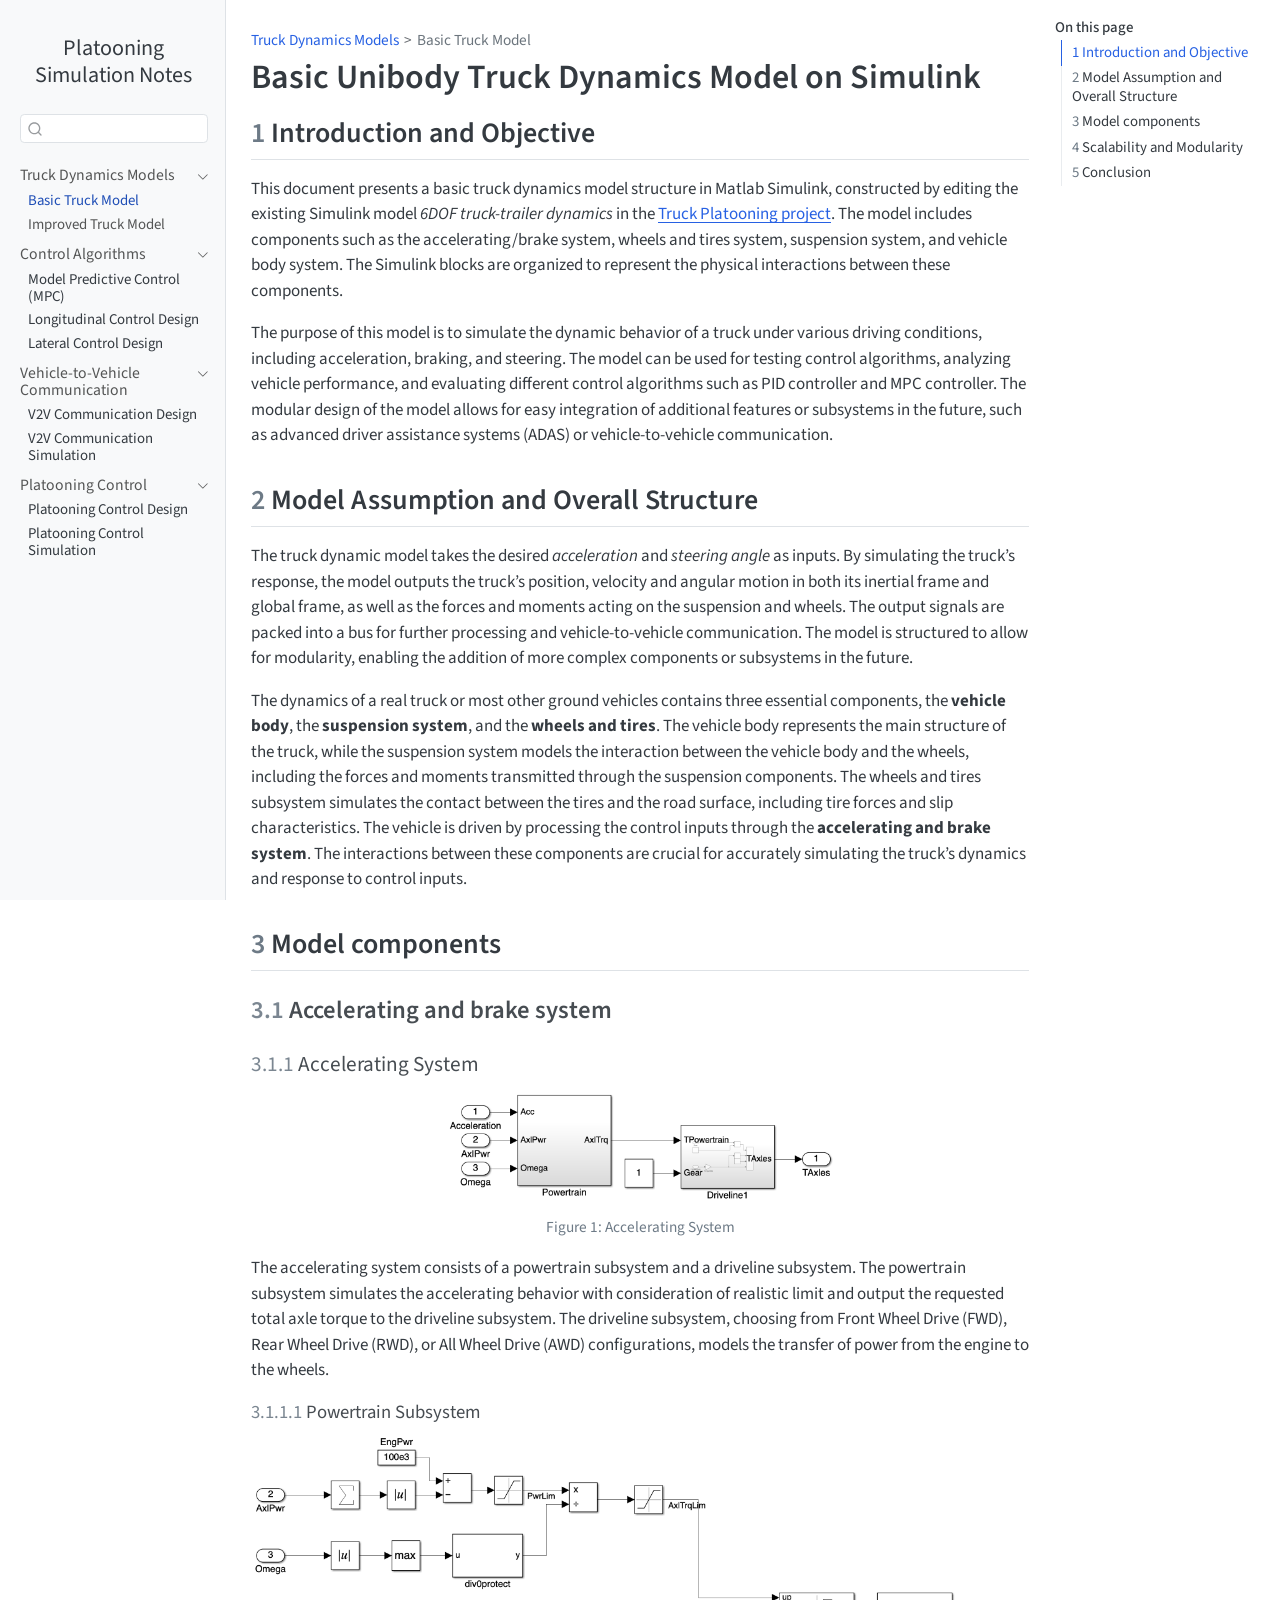
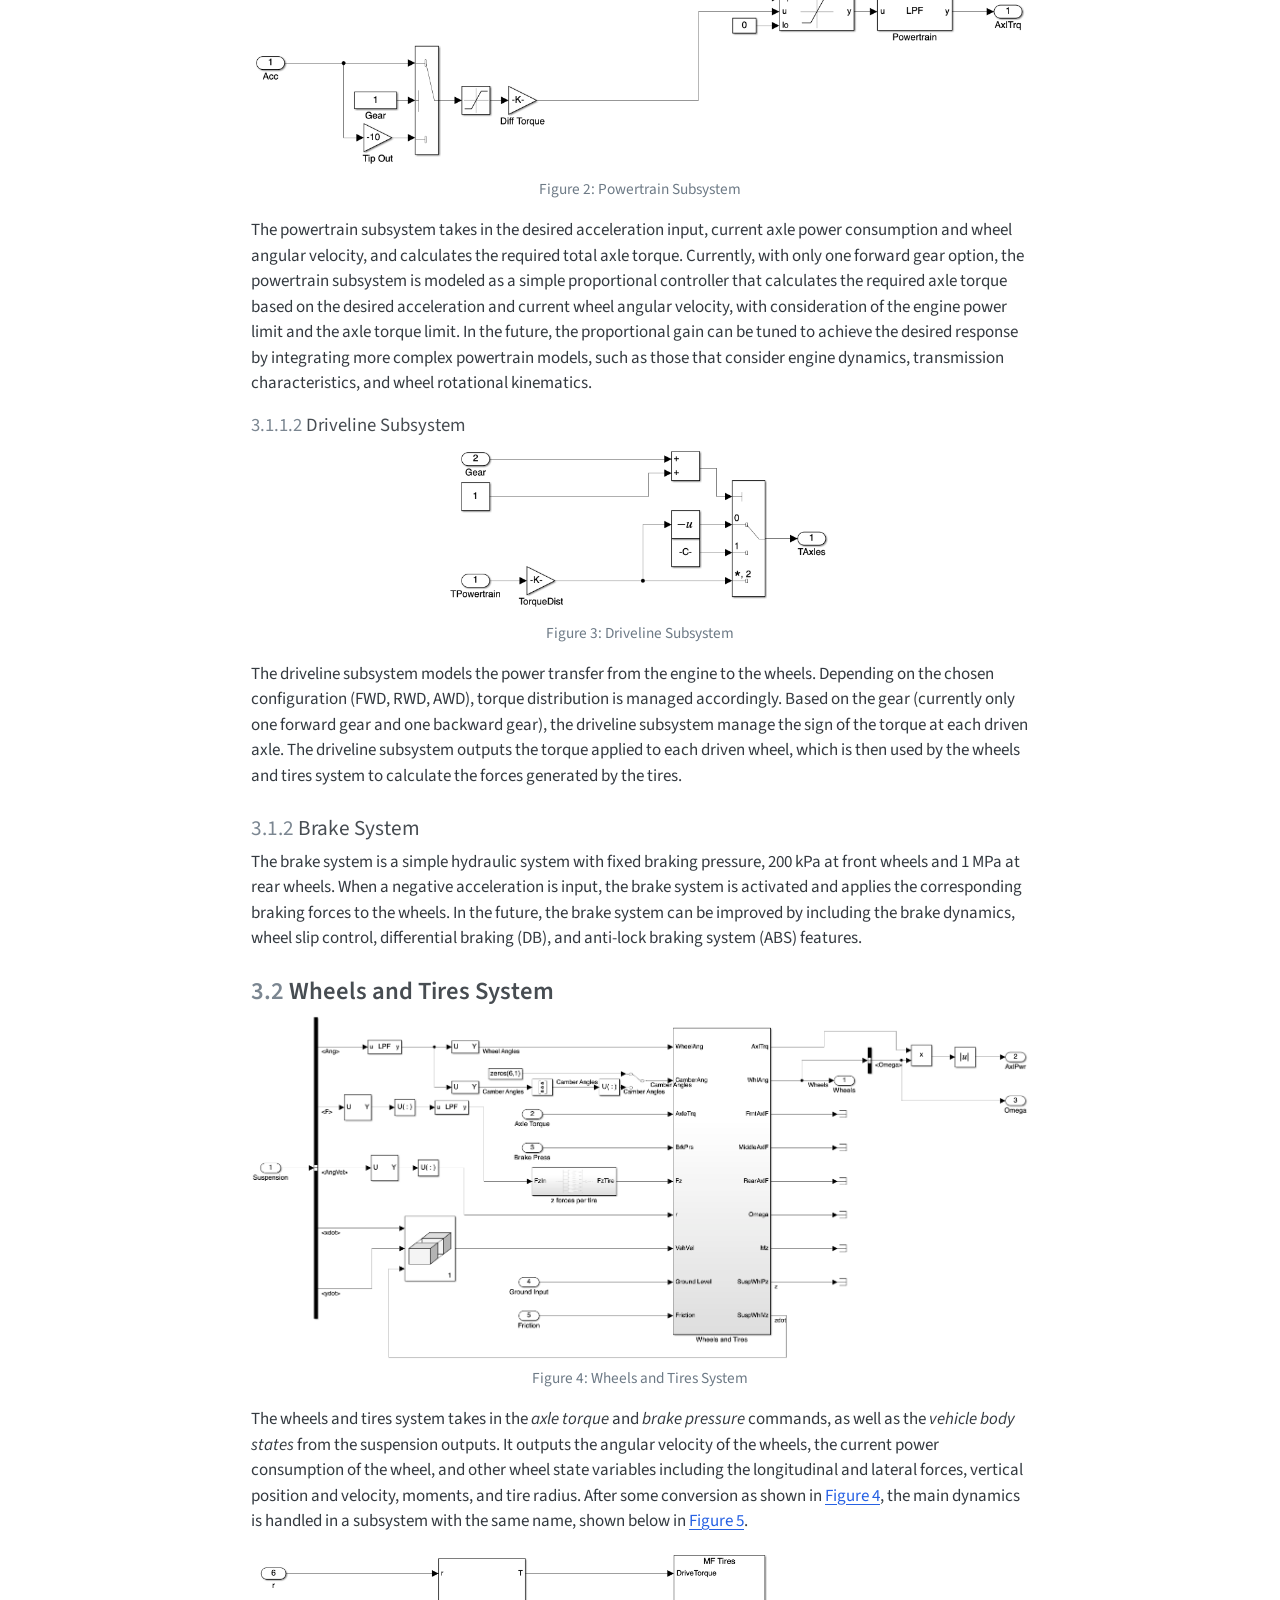
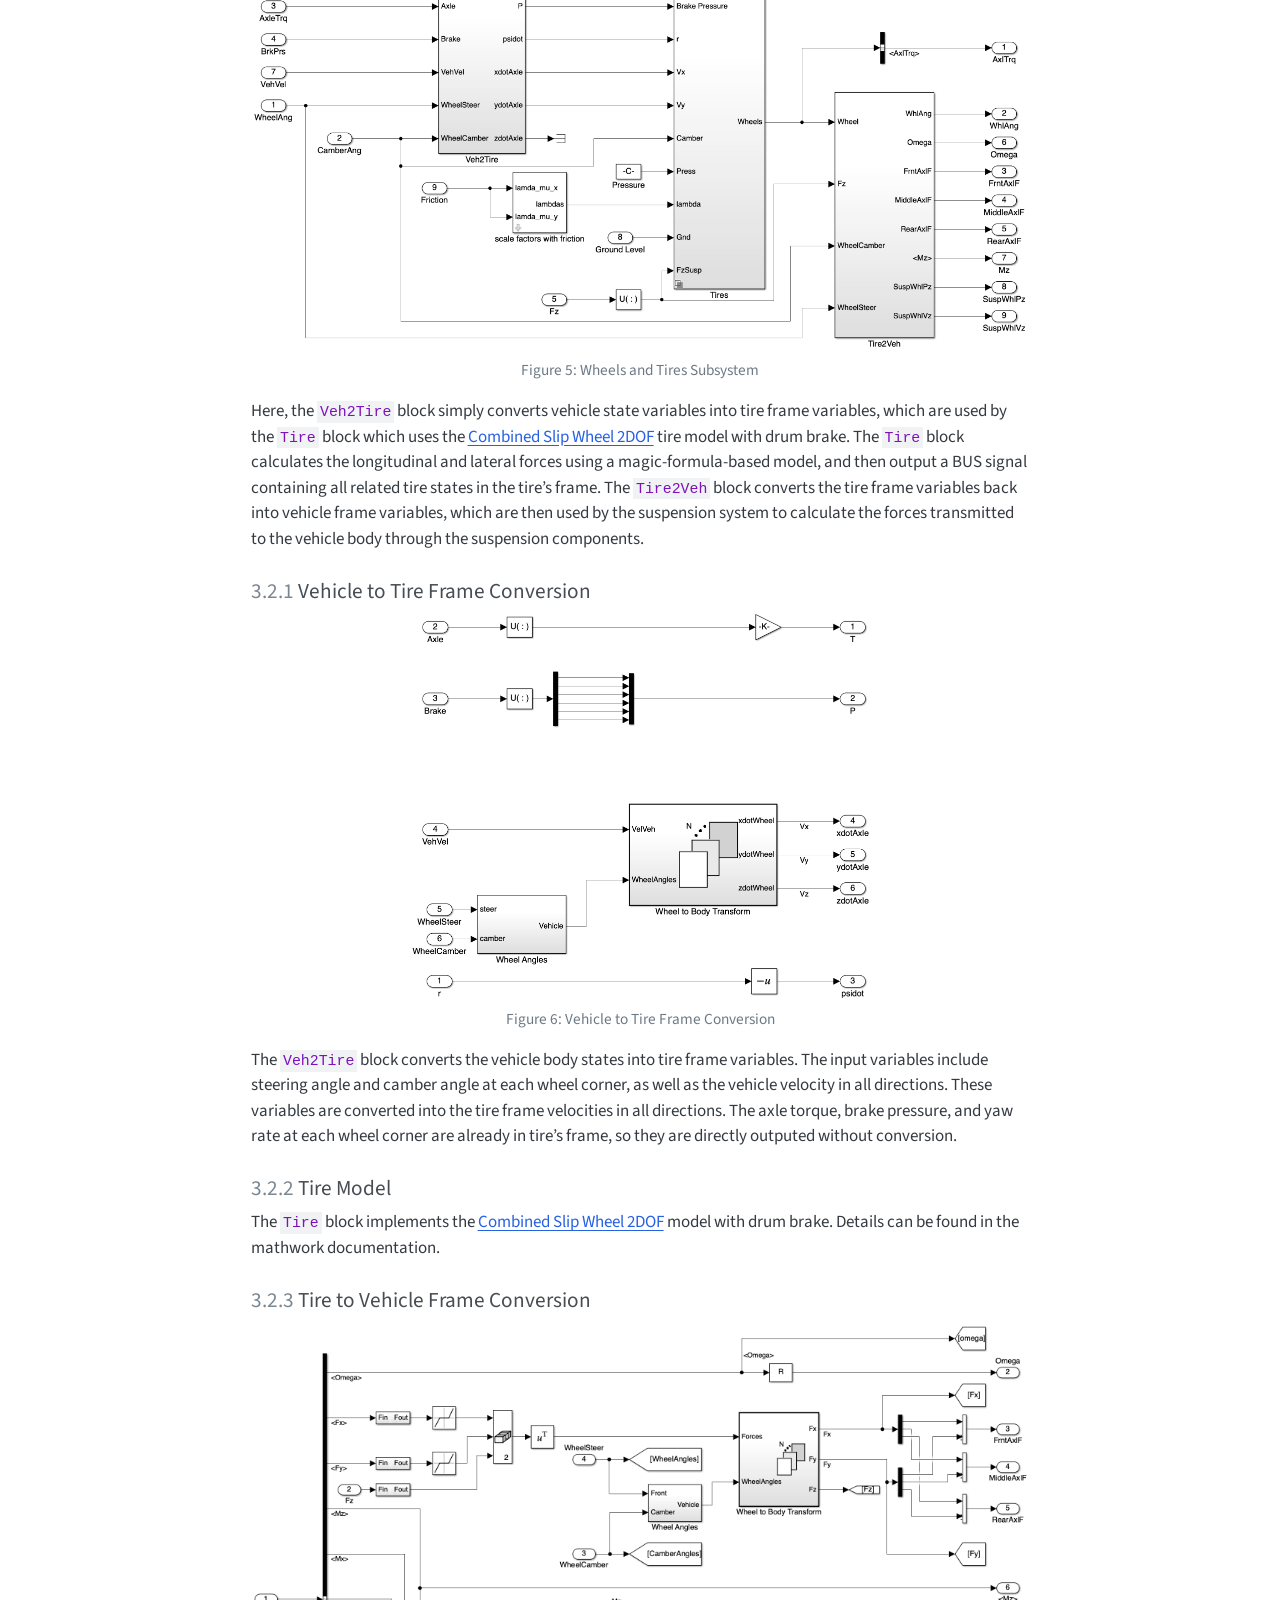
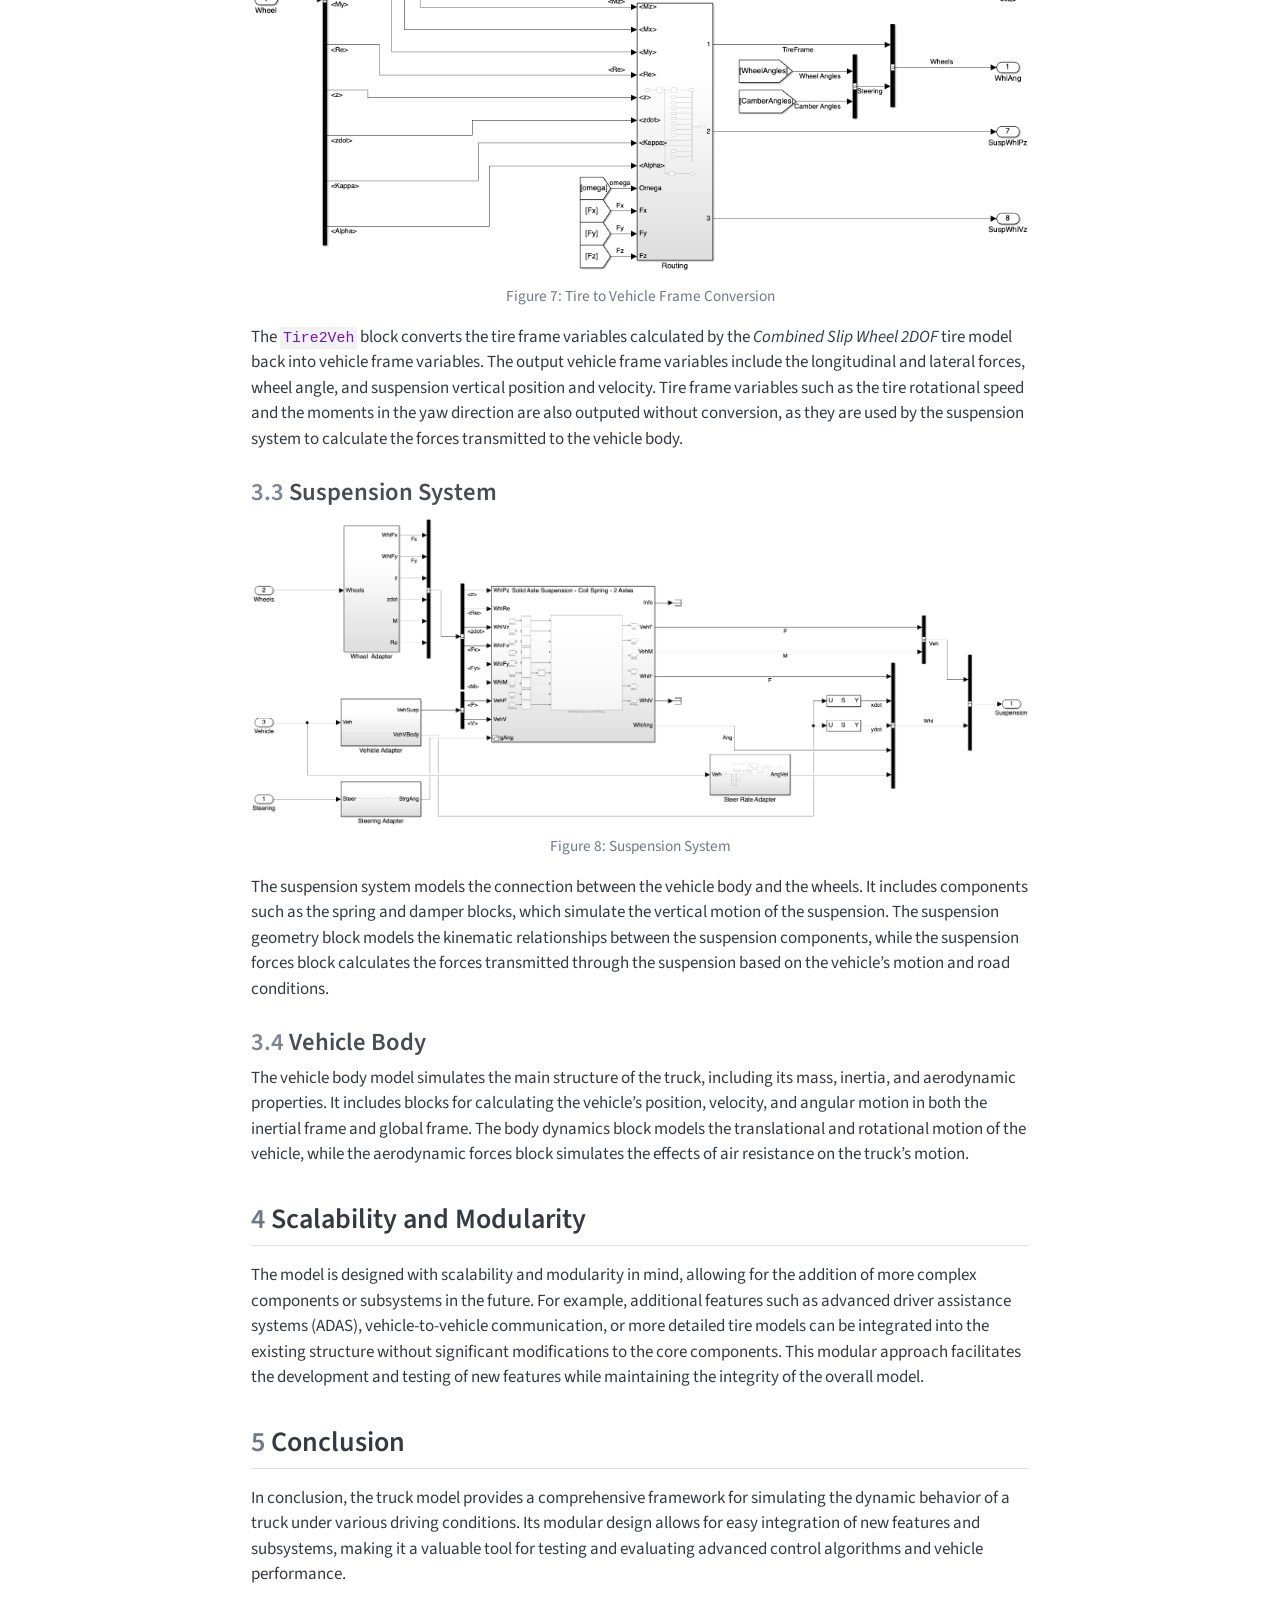
==== docs/BasicTruckModel.html @ 1e7c0505 "progress: basic model starting with suspension system" ====
<!DOCTYPE html>
<html xmlns="http://www.w3.org/1999/xhtml" lang="en" xml:lang="en"><head>

<meta charset="utf-8">
<meta name="generator" content="quarto-1.8.27">

<meta name="viewport" content="width=device-width, initial-scale=1.0, user-scalable=yes">


<title>Basic Unibody Truck Dynamics Model on Simulink – Platooning Simulation Notes</title>
<style>
code{white-space: pre-wrap;}
span.smallcaps{font-variant: small-caps;}
div.columns{display: flex; gap: min(4vw, 1.5em);}
div.column{flex: auto; overflow-x: auto;}
div.hanging-indent{margin-left: 1.5em; text-indent: -1.5em;}
ul.task-list{list-style: none;}
ul.task-list li input[type="checkbox"] {
  width: 0.8em;
  margin: 0 0.8em 0.2em -1em; /* quarto-specific, see https://github.com/quarto-dev/quarto-cli/issues/4556 */ 
  vertical-align: middle;
}
</style>


<script src="site_libs/quarto-nav/quarto-nav.js"></script>
<script src="site_libs/quarto-nav/headroom.min.js"></script>
<script src="site_libs/clipboard/clipboard.min.js"></script>
<script src="site_libs/quarto-search/autocomplete.umd.js"></script>
<script src="site_libs/quarto-search/fuse.min.js"></script>
<script src="site_libs/quarto-search/quarto-search.js"></script>
<meta name="quarto:offset" content="./">
<script src="site_libs/quarto-html/quarto.js" type="module"></script>
<script src="site_libs/quarto-html/tabsets/tabsets.js" type="module"></script>
<script src="site_libs/quarto-html/axe/axe-check.js" type="module"></script>
<script src="site_libs/quarto-html/popper.min.js"></script>
<script src="site_libs/quarto-html/tippy.umd.min.js"></script>
<script src="site_libs/quarto-html/anchor.min.js"></script>
<link href="site_libs/quarto-html/tippy.css" rel="stylesheet">
<link href="site_libs/quarto-html/quarto-syntax-highlighting-ed96de9b727972fe78a7b5d16c58bf87.css" rel="stylesheet" id="quarto-text-highlighting-styles">
<script src="site_libs/bootstrap/bootstrap.min.js"></script>
<link href="site_libs/bootstrap/bootstrap-icons.css" rel="stylesheet">
<link href="site_libs/bootstrap/bootstrap-2f7dc148a64a769457da4a411e3bcf49.min.css" rel="stylesheet" append-hash="true" id="quarto-bootstrap" data-mode="light">
<script id="quarto-search-options" type="application/json">{
  "location": "sidebar",
  "copy-button": false,
  "collapse-after": 3,
  "panel-placement": "start",
  "type": "textbox",
  "limit": 50,
  "keyboard-shortcut": [
    "f",
    "/",
    "s"
  ],
  "show-item-context": false,
  "language": {
    "search-no-results-text": "No results",
    "search-matching-documents-text": "matching documents",
    "search-copy-link-title": "Copy link to search",
    "search-hide-matches-text": "Hide additional matches",
    "search-more-match-text": "more match in this document",
    "search-more-matches-text": "more matches in this document",
    "search-clear-button-title": "Clear",
    "search-text-placeholder": "",
    "search-detached-cancel-button-title": "Cancel",
    "search-submit-button-title": "Submit",
    "search-label": "Search"
  }
}</script>


</head>

<body class="nav-sidebar docked quarto-light">

<div id="quarto-search-results"></div>
  <header id="quarto-header" class="headroom fixed-top">
  <nav class="quarto-secondary-nav">
    <div class="container-fluid d-flex">
      <button type="button" class="quarto-btn-toggle btn" data-bs-toggle="collapse" role="button" data-bs-target=".quarto-sidebar-collapse-item" aria-controls="quarto-sidebar" aria-expanded="false" aria-label="Toggle sidebar navigation" onclick="if (window.quartoToggleHeadroom) { window.quartoToggleHeadroom(); }">
        <i class="bi bi-layout-text-sidebar-reverse"></i>
      </button>
        <nav class="quarto-page-breadcrumbs" aria-label="breadcrumb"><ol class="breadcrumb"><li class="breadcrumb-item"><a href="./BasicTruckModel.html">Truck Dynamics Models</a></li><li class="breadcrumb-item"><a href="./BasicTruckModel.html">Basic Truck Model</a></li></ol></nav>
        <a class="flex-grow-1" role="navigation" data-bs-toggle="collapse" data-bs-target=".quarto-sidebar-collapse-item" aria-controls="quarto-sidebar" aria-expanded="false" aria-label="Toggle sidebar navigation" onclick="if (window.quartoToggleHeadroom) { window.quartoToggleHeadroom(); }">      
        </a>
      <button type="button" class="btn quarto-search-button" aria-label="Search" onclick="window.quartoOpenSearch();">
        <i class="bi bi-search"></i>
      </button>
    </div>
  </nav>
</header>
<!-- content -->
<div id="quarto-content" class="quarto-container page-columns page-rows-contents page-layout-full">
<!-- sidebar -->
  <nav id="quarto-sidebar" class="sidebar collapse collapse-horizontal quarto-sidebar-collapse-item sidebar-navigation docked overflow-auto">
    <div class="pt-lg-2 mt-2 text-center sidebar-header">
    <div class="sidebar-title mb-0 py-0">
      <a href="./">Platooning Simulation Notes</a> 
    </div>
      </div>
        <div class="mt-2 flex-shrink-0 align-items-center">
        <div class="sidebar-search">
        <div id="quarto-search" class="" title="Search"></div>
        </div>
        </div>
    <div class="sidebar-menu-container"> 
    <ul class="list-unstyled mt-1">
        <li class="sidebar-item sidebar-item-section">
      <div class="sidebar-item-container"> 
            <a class="sidebar-item-text sidebar-link text-start" data-bs-toggle="collapse" data-bs-target="#quarto-sidebar-section-1" role="navigation" aria-expanded="true">
 <span class="menu-text">Truck Dynamics Models</span></a>
          <a class="sidebar-item-toggle text-start" data-bs-toggle="collapse" data-bs-target="#quarto-sidebar-section-1" role="navigation" aria-expanded="true" aria-label="Toggle section">
            <i class="bi bi-chevron-right ms-2"></i>
          </a> 
      </div>
      <ul id="quarto-sidebar-section-1" class="collapse list-unstyled sidebar-section depth1 show">  
          <li class="sidebar-item">
  <div class="sidebar-item-container"> 
  <a href="./BasicTruckModel.html" class="sidebar-item-text sidebar-link active">
 <span class="menu-text">Basic Truck Model</span></a>
  </div>
</li>
          <li class="sidebar-item">
  <div class="sidebar-item-container"> 
  <a href="./ImprovedTruckModel.html" class="sidebar-item-text sidebar-link">
 <span class="menu-text">Improved Truck Model</span></a>
  </div>
</li>
      </ul>
  </li>
        <li class="sidebar-item sidebar-item-section">
      <div class="sidebar-item-container"> 
            <a class="sidebar-item-text sidebar-link text-start" data-bs-toggle="collapse" data-bs-target="#quarto-sidebar-section-2" role="navigation" aria-expanded="true">
 <span class="menu-text">Control Algorithms</span></a>
          <a class="sidebar-item-toggle text-start" data-bs-toggle="collapse" data-bs-target="#quarto-sidebar-section-2" role="navigation" aria-expanded="true" aria-label="Toggle section">
            <i class="bi bi-chevron-right ms-2"></i>
          </a> 
      </div>
      <ul id="quarto-sidebar-section-2" class="collapse list-unstyled sidebar-section depth1 show">  
          <li class="sidebar-item">
 <span class="menu-text">Model Predictive Control (MPC)</span>
  </li>
          <li class="sidebar-item">
 <span class="menu-text">Longitudinal Control Design</span>
  </li>
          <li class="sidebar-item">
 <span class="menu-text">Lateral Control Design</span>
  </li>
      </ul>
  </li>
        <li class="sidebar-item sidebar-item-section">
      <div class="sidebar-item-container"> 
            <a class="sidebar-item-text sidebar-link text-start" data-bs-toggle="collapse" data-bs-target="#quarto-sidebar-section-3" role="navigation" aria-expanded="true">
 <span class="menu-text">Vehicle-to-Vehicle Communication</span></a>
          <a class="sidebar-item-toggle text-start" data-bs-toggle="collapse" data-bs-target="#quarto-sidebar-section-3" role="navigation" aria-expanded="true" aria-label="Toggle section">
            <i class="bi bi-chevron-right ms-2"></i>
          </a> 
      </div>
      <ul id="quarto-sidebar-section-3" class="collapse list-unstyled sidebar-section depth1 show">  
          <li class="sidebar-item">
 <span class="menu-text">V2V Communication Design</span>
  </li>
          <li class="sidebar-item">
 <span class="menu-text">V2V Communication Simulation</span>
  </li>
      </ul>
  </li>
        <li class="sidebar-item sidebar-item-section">
      <div class="sidebar-item-container"> 
            <a class="sidebar-item-text sidebar-link text-start" data-bs-toggle="collapse" data-bs-target="#quarto-sidebar-section-4" role="navigation" aria-expanded="true">
 <span class="menu-text">Platooning Control</span></a>
          <a class="sidebar-item-toggle text-start" data-bs-toggle="collapse" data-bs-target="#quarto-sidebar-section-4" role="navigation" aria-expanded="true" aria-label="Toggle section">
            <i class="bi bi-chevron-right ms-2"></i>
          </a> 
      </div>
      <ul id="quarto-sidebar-section-4" class="collapse list-unstyled sidebar-section depth1 show">  
          <li class="sidebar-item">
 <span class="menu-text">Platooning Control Design</span>
  </li>
          <li class="sidebar-item">
 <span class="menu-text">Platooning Control Simulation</span>
  </li>
      </ul>
  </li>
    </ul>
    </div>
</nav>
<div id="quarto-sidebar-glass" class="quarto-sidebar-collapse-item" data-bs-toggle="collapse" data-bs-target=".quarto-sidebar-collapse-item"></div>
<!-- margin-sidebar -->
    <div id="quarto-margin-sidebar" class="sidebar margin-sidebar">
        <nav id="TOC" role="doc-toc" class="toc-active">
    <h2 id="toc-title">On this page</h2>
   
  <ul>
  <li><a href="#introduction" id="toc-introduction" class="nav-link active" data-scroll-target="#introduction"><span class="header-section-number">1</span> Introduction and Objective</a></li>
  <li><a href="#overall-model-structure" id="toc-overall-model-structure" class="nav-link" data-scroll-target="#overall-model-structure"><span class="header-section-number">2</span> Model Assumption and Overall Structure</a></li>
  <li><a href="#model-components" id="toc-model-components" class="nav-link" data-scroll-target="#model-components"><span class="header-section-number">3</span> Model components</a>
  <ul class="collapse">
  <li><a href="#accelerating-and-brake-system" id="toc-accelerating-and-brake-system" class="nav-link" data-scroll-target="#accelerating-and-brake-system"><span class="header-section-number">3.1</span> Accelerating and brake system</a></li>
  <li><a href="#wheels-and-tires-system" id="toc-wheels-and-tires-system" class="nav-link" data-scroll-target="#wheels-and-tires-system"><span class="header-section-number">3.2</span> Wheels and Tires System</a></li>
  <li><a href="#suspension-system" id="toc-suspension-system" class="nav-link" data-scroll-target="#suspension-system"><span class="header-section-number">3.3</span> Suspension System</a></li>
  <li><a href="#vehicle-body" id="toc-vehicle-body" class="nav-link" data-scroll-target="#vehicle-body"><span class="header-section-number">3.4</span> Vehicle Body</a></li>
  </ul></li>
  <li><a href="#scalability-and-modularity" id="toc-scalability-and-modularity" class="nav-link" data-scroll-target="#scalability-and-modularity"><span class="header-section-number">4</span> Scalability and Modularity</a></li>
  <li><a href="#conclusion" id="toc-conclusion" class="nav-link" data-scroll-target="#conclusion"><span class="header-section-number">5</span> Conclusion</a></li>
  </ul>
</nav>
    </div>
<!-- main -->
<main class="content column-body" id="quarto-document-content">

<header id="title-block-header" class="quarto-title-block default"><nav class="quarto-page-breadcrumbs quarto-title-breadcrumbs d-none d-lg-block" aria-label="breadcrumb"><ol class="breadcrumb"><li class="breadcrumb-item"><a href="./BasicTruckModel.html">Truck Dynamics Models</a></li><li class="breadcrumb-item"><a href="./BasicTruckModel.html">Basic Truck Model</a></li></ol></nav>
<div class="quarto-title">
<h1 class="title">Basic Unibody Truck Dynamics Model on Simulink</h1>
</div>



<div class="quarto-title-meta column-body">

    
  
    
  </div>
  


</header>


<section id="introduction" class="level2" data-number="1">
<h2 data-number="1" class="anchored" data-anchor-id="introduction"><span class="header-section-number">1</span> Introduction and Objective</h2>
<p>This document presents a basic truck dynamics model structure in Matlab Simulink, constructed by editing the existing Simulink model <em>6DOF truck-trailer dynamics</em> in the <a href="https://www.mathworks.com/help/driving/ug/truck-platooning-using-vehicle-to-vehicle-communication.html">Truck Platooning project</a>. The model includes components such as the accelerating/brake system, wheels and tires system, suspension system, and vehicle body system. The Simulink blocks are organized to represent the physical interactions between these components.</p>
<p>The purpose of this model is to simulate the dynamic behavior of a truck under various driving conditions, including acceleration, braking, and steering. The model can be used for testing control algorithms, analyzing vehicle performance, and evaluating different control algorithms such as PID controller and MPC controller. The modular design of the model allows for easy integration of additional features or subsystems in the future, such as advanced driver assistance systems (ADAS) or vehicle-to-vehicle communication.</p>
</section>
<section id="overall-model-structure" class="level2" data-number="2">
<h2 data-number="2" class="anchored" data-anchor-id="overall-model-structure"><span class="header-section-number">2</span> Model Assumption and Overall Structure</h2>
<p>The truck dynamic model takes the desired <em>acceleration</em> and <em>steering angle</em> as inputs. By simulating the truck’s response, the model outputs the truck’s position, velocity and angular motion in both its inertial frame and global frame, as well as the forces and moments acting on the suspension and wheels. The output signals are packed into a bus for further processing and vehicle-to-vehicle communication. The model is structured to allow for modularity, enabling the addition of more complex components or subsystems in the future.</p>
<p>The dynamics of a real truck or most other ground vehicles contains three essential components, the <strong>vehicle body</strong>, the <strong>suspension system</strong>, and the <strong>wheels and tires</strong>. The vehicle body represents the main structure of the truck, while the suspension system models the interaction between the vehicle body and the wheels, including the forces and moments transmitted through the suspension components. The wheels and tires subsystem simulates the contact between the tires and the road surface, including tire forces and slip characteristics. The vehicle is driven by processing the control inputs through the <strong>accelerating and brake system</strong>. The interactions between these components are crucial for accurately simulating the truck’s dynamics and response to control inputs.</p>
</section>
<section id="model-components" class="level2" data-number="3">
<h2 data-number="3" class="anchored" data-anchor-id="model-components"><span class="header-section-number">3</span> Model components</h2>
<section id="accelerating-and-brake-system" class="level3" data-number="3.1">
<h3 data-number="3.1" class="anchored" data-anchor-id="accelerating-and-brake-system"><span class="header-section-number">3.1</span> Accelerating and brake system</h3>
<section id="accelerating-system" class="level4" data-number="3.1.1">
<h4 data-number="3.1.1" class="anchored" data-anchor-id="accelerating-system"><span class="header-section-number">3.1.1</span> Accelerating System</h4>
<div id="fig-accelerating-system" class="quarto-float quarto-figure quarto-figure-center anchored">
<figure class="quarto-float quarto-float-fig figure">
<div aria-describedby="fig-accelerating-system-caption-0ceaefa1-69ba-4598-a22c-09a6ac19f8ca">
<img src="images/accelerating.png" class="img-fluid figure-img" style="width:50.0%">
</div>
<figcaption class="quarto-float-caption-bottom quarto-float-caption quarto-float-fig" id="fig-accelerating-system-caption-0ceaefa1-69ba-4598-a22c-09a6ac19f8ca">
Figure&nbsp;1: Accelerating System
</figcaption>
</figure>
</div>
<p>The accelerating system consists of a powertrain subsystem and a driveline subsystem. The powertrain subsystem simulates the accelerating behavior with consideration of realistic limit and output the requested total axle torque to the driveline subsystem. The driveline subsystem, choosing from Front Wheel Drive (FWD), Rear Wheel Drive (RWD), or All Wheel Drive (AWD) configurations, models the transfer of power from the engine to the wheels.</p>
<section id="powertrain-subsystem" class="level5" data-number="3.1.1.1">
<h5 data-number="3.1.1.1" class="anchored" data-anchor-id="powertrain-subsystem"><span class="header-section-number">3.1.1.1</span> Powertrain Subsystem</h5>
<div id="fig-powertrain-subsystem" class="quarto-float quarto-figure quarto-figure-center anchored">
<figure class="quarto-float quarto-float-fig figure">
<div aria-describedby="fig-powertrain-subsystem-caption-0ceaefa1-69ba-4598-a22c-09a6ac19f8ca">
<img src="images/powertrain.png" class="img-fluid figure-img" style="width:100.0%">
</div>
<figcaption class="quarto-float-caption-bottom quarto-float-caption quarto-float-fig" id="fig-powertrain-subsystem-caption-0ceaefa1-69ba-4598-a22c-09a6ac19f8ca">
Figure&nbsp;2: Powertrain Subsystem
</figcaption>
</figure>
</div>
<p>The powertrain subsystem takes in the desired acceleration input, current axle power consumption and wheel angular velocity, and calculates the required total axle torque. Currently, with only one forward gear option, the powertrain subsystem is modeled as a simple proportional controller that calculates the required axle torque based on the desired acceleration and current wheel angular velocity, with consideration of the engine power limit and the axle torque limit. In the future, the proportional gain can be tuned to achieve the desired response by integrating more complex powertrain models, such as those that consider engine dynamics, transmission characteristics, and wheel rotational kinematics.</p>
</section>
<section id="driveline-subsystem" class="level5" data-number="3.1.1.2">
<h5 data-number="3.1.1.2" class="anchored" data-anchor-id="driveline-subsystem"><span class="header-section-number">3.1.1.2</span> Driveline Subsystem</h5>
<div id="fig-driveline-subsystem" class="quarto-float quarto-figure quarto-figure-center anchored">
<figure class="quarto-float quarto-float-fig figure">
<div aria-describedby="fig-driveline-subsystem-caption-0ceaefa1-69ba-4598-a22c-09a6ac19f8ca">
<img src="images/driveline.png" class="img-fluid figure-img" style="width:50.0%">
</div>
<figcaption class="quarto-float-caption-bottom quarto-float-caption quarto-float-fig" id="fig-driveline-subsystem-caption-0ceaefa1-69ba-4598-a22c-09a6ac19f8ca">
Figure&nbsp;3: Driveline Subsystem
</figcaption>
</figure>
</div>
<p>The driveline subsystem models the power transfer from the engine to the wheels. Depending on the chosen configuration (FWD, RWD, AWD), torque distribution is managed accordingly. Based on the gear (currently only one forward gear and one backward gear), the driveline subsystem manage the sign of the torque at each driven axle. The driveline subsystem outputs the torque applied to each driven wheel, which is then used by the wheels and tires system to calculate the forces generated by the tires.</p>
</section>
</section>
<section id="brake-system" class="level4" data-number="3.1.2">
<h4 data-number="3.1.2" class="anchored" data-anchor-id="brake-system"><span class="header-section-number">3.1.2</span> Brake System</h4>
<p>The brake system is a simple hydraulic system with fixed braking pressure, 200 kPa at front wheels and 1 MPa at rear wheels. When a negative acceleration is input, the brake system is activated and applies the corresponding braking forces to the wheels. In the future, the brake system can be improved by including the brake dynamics, wheel slip control, differential braking (DB), and anti-lock braking system (ABS) features.</p>
</section>
</section>
<section id="wheels-and-tires-system" class="level3" data-number="3.2">
<h3 data-number="3.2" class="anchored" data-anchor-id="wheels-and-tires-system"><span class="header-section-number">3.2</span> Wheels and Tires System</h3>
<div id="fig-wheels-and-tires-system" class="quarto-float quarto-figure quarto-figure-center anchored">
<figure class="quarto-float quarto-float-fig figure">
<div aria-describedby="fig-wheels-and-tires-system-caption-0ceaefa1-69ba-4598-a22c-09a6ac19f8ca">
<img src="images/wheels_and_tires.png" class="img-fluid figure-img" style="width:100.0%">
</div>
<figcaption class="quarto-float-caption-bottom quarto-float-caption quarto-float-fig" id="fig-wheels-and-tires-system-caption-0ceaefa1-69ba-4598-a22c-09a6ac19f8ca">
Figure&nbsp;4: Wheels and Tires System
</figcaption>
</figure>
</div>
<p>The wheels and tires system takes in the <em>axle torque</em> and <em>brake pressure</em> commands, as well as the <em>vehicle body states</em> from the suspension outputs. It outputs the angular velocity of the wheels, the current power consumption of the wheel, and other wheel state variables including the longitudinal and lateral forces, vertical position and velocity, moments, and tire radius. After some conversion as shown in <a href="#fig-wheels-and-tires-system" class="quarto-xref">Figure&nbsp;4</a>, the main dynamics is handled in a subsystem with the same name, shown below in <a href="#fig-wheels-and-tires-subsystem" class="quarto-xref">Figure&nbsp;5</a>.</p>
<div id="fig-wheels-and-tires-subsystem" class="quarto-float quarto-figure quarto-figure-center anchored">
<figure class="quarto-float quarto-float-fig figure">
<div aria-describedby="fig-wheels-and-tires-subsystem-caption-0ceaefa1-69ba-4598-a22c-09a6ac19f8ca">
<img src="images/wheels_and_tires_sub.png" class="img-fluid figure-img" style="width:100.0%">
</div>
<figcaption class="quarto-float-caption-bottom quarto-float-caption quarto-float-fig" id="fig-wheels-and-tires-subsystem-caption-0ceaefa1-69ba-4598-a22c-09a6ac19f8ca">
Figure&nbsp;5: Wheels and Tires Subsystem
</figcaption>
</figure>
</div>
<p>Here, the <code>Veh2Tire</code> block simply converts vehicle state variables into tire frame variables, which are used by the <code>Tire</code> block which uses the <a href="https://www.mathworks.com/help/releases/R2025b/vdynblks/ref/combinedslipwheel2dof.html">Combined Slip Wheel 2DOF</a> tire model with drum brake. The <code>Tire</code> block calculates the longitudinal and lateral forces using a magic-formula-based model, and then output a BUS signal containing all related tire states in the tire’s frame. The <code>Tire2Veh</code> block converts the tire frame variables back into vehicle frame variables, which are then used by the suspension system to calculate the forces transmitted to the vehicle body through the suspension components.</p>
<section id="vehicle-to-tire-frame-conversion" class="level4" data-number="3.2.1">
<h4 data-number="3.2.1" class="anchored" data-anchor-id="vehicle-to-tire-frame-conversion"><span class="header-section-number">3.2.1</span> Vehicle to Tire Frame Conversion</h4>
<div id="fig-veh2tire-conversion" class="quarto-float quarto-figure quarto-figure-center anchored">
<figure class="quarto-float quarto-float-fig figure">
<div aria-describedby="fig-veh2tire-conversion-caption-0ceaefa1-69ba-4598-a22c-09a6ac19f8ca">
<img src="images/veh2tire_conversion.png" class="img-fluid figure-img" style="width:60.0%">
</div>
<figcaption class="quarto-float-caption-bottom quarto-float-caption quarto-float-fig" id="fig-veh2tire-conversion-caption-0ceaefa1-69ba-4598-a22c-09a6ac19f8ca">
Figure&nbsp;6: Vehicle to Tire Frame Conversion
</figcaption>
</figure>
</div>
<p>The <code>Veh2Tire</code> block converts the vehicle body states into tire frame variables. The input variables include steering angle and camber angle at each wheel corner, as well as the vehicle velocity in all directions. These variables are converted into the tire frame velocities in all directions. The axle torque, brake pressure, and yaw rate at each wheel corner are already in tire’s frame, so they are directly outputed without conversion.</p>
</section>
<section id="tire-model" class="level4" data-number="3.2.2">
<h4 data-number="3.2.2" class="anchored" data-anchor-id="tire-model"><span class="header-section-number">3.2.2</span> Tire Model</h4>
<p>The <code>Tire</code> block implements the <a href="https://www.mathworks.com/help/releases/R2025b/vdynblks/ref/combinedslipwheel2dof.html">Combined Slip Wheel 2DOF</a> model with drum brake. Details can be found in the mathwork documentation.</p>
</section>
<section id="tire-to-vehicle-frame-conversion" class="level4" data-number="3.2.3">
<h4 data-number="3.2.3" class="anchored" data-anchor-id="tire-to-vehicle-frame-conversion"><span class="header-section-number">3.2.3</span> Tire to Vehicle Frame Conversion</h4>
<div id="fig-tire2veh-conversion" class="quarto-float quarto-figure quarto-figure-center anchored">
<figure class="quarto-float quarto-float-fig figure">
<div aria-describedby="fig-tire2veh-conversion-caption-0ceaefa1-69ba-4598-a22c-09a6ac19f8ca">
<img src="images/tire2veh_conversion.png" class="img-fluid figure-img" style="width:100.0%">
</div>
<figcaption class="quarto-float-caption-bottom quarto-float-caption quarto-float-fig" id="fig-tire2veh-conversion-caption-0ceaefa1-69ba-4598-a22c-09a6ac19f8ca">
Figure&nbsp;7: Tire to Vehicle Frame Conversion
</figcaption>
</figure>
</div>
<p>The <code>Tire2Veh</code> block converts the tire frame variables calculated by the <em>Combined Slip Wheel 2DOF</em> tire model back into vehicle frame variables. The output vehicle frame variables include the longitudinal and lateral forces, wheel angle, and suspension vertical position and velocity. Tire frame variables such as the tire rotational speed and the moments in the yaw direction are also outputed without conversion, as they are used by the suspension system to calculate the forces transmitted to the vehicle body.</p>
</section>
</section>
<section id="suspension-system" class="level3" data-number="3.3">
<h3 data-number="3.3" class="anchored" data-anchor-id="suspension-system"><span class="header-section-number">3.3</span> Suspension System</h3>
<div id="fig-suspension-system" class="quarto-float quarto-figure quarto-figure-center anchored">
<figure class="quarto-float quarto-float-fig figure">
<div aria-describedby="fig-suspension-system-caption-0ceaefa1-69ba-4598-a22c-09a6ac19f8ca">
<img src="images/suspension.png" class="img-fluid figure-img" style="width:100.0%">
</div>
<figcaption class="quarto-float-caption-bottom quarto-float-caption quarto-float-fig" id="fig-suspension-system-caption-0ceaefa1-69ba-4598-a22c-09a6ac19f8ca">
Figure&nbsp;8: Suspension System
</figcaption>
</figure>
</div>
<p>The suspension system models the connection between the vehicle body and the wheels. It includes components such as the spring and damper blocks, which simulate the vertical motion of the suspension. The suspension geometry block models the kinematic relationships between the suspension components, while the suspension forces block calculates the forces transmitted through the suspension based on the vehicle’s motion and road conditions.</p>
</section>
<section id="vehicle-body" class="level3" data-number="3.4">
<h3 data-number="3.4" class="anchored" data-anchor-id="vehicle-body"><span class="header-section-number">3.4</span> Vehicle Body</h3>
<p>The vehicle body model simulates the main structure of the truck, including its mass, inertia, and aerodynamic properties. It includes blocks for calculating the vehicle’s position, velocity, and angular motion in both the inertial frame and global frame. The body dynamics block models the translational and rotational motion of the vehicle, while the aerodynamic forces block simulates the effects of air resistance on the truck’s motion.</p>
</section>
</section>
<section id="scalability-and-modularity" class="level2" data-number="4">
<h2 data-number="4" class="anchored" data-anchor-id="scalability-and-modularity"><span class="header-section-number">4</span> Scalability and Modularity</h2>
<p>The model is designed with scalability and modularity in mind, allowing for the addition of more complex components or subsystems in the future. For example, additional features such as advanced driver assistance systems (ADAS), vehicle-to-vehicle communication, or more detailed tire models can be integrated into the existing structure without significant modifications to the core components. This modular approach facilitates the development and testing of new features while maintaining the integrity of the overall model.</p>
</section>
<section id="conclusion" class="level2" data-number="5">
<h2 data-number="5" class="anchored" data-anchor-id="conclusion"><span class="header-section-number">5</span> Conclusion</h2>
<p>In conclusion, the truck model provides a comprehensive framework for simulating the dynamic behavior of a truck under various driving conditions. Its modular design allows for easy integration of new features and subsystems, making it a valuable tool for testing and evaluating advanced control algorithms and vehicle performance.</p>


</section>

</main> <!-- /main -->
<script id="quarto-html-after-body" type="application/javascript">
  window.document.addEventListener("DOMContentLoaded", function (event) {
    const icon = "";
    const anchorJS = new window.AnchorJS();
    anchorJS.options = {
      placement: 'right',
      icon: icon
    };
    anchorJS.add('.anchored');
    const isCodeAnnotation = (el) => {
      for (const clz of el.classList) {
        if (clz.startsWith('code-annotation-')) {                     
          return true;
        }
      }
      return false;
    }
    const onCopySuccess = function(e) {
      // button target
      const button = e.trigger;
      // don't keep focus
      button.blur();
      // flash "checked"
      button.classList.add('code-copy-button-checked');
      var currentTitle = button.getAttribute("title");
      button.setAttribute("title", "Copied!");
      let tooltip;
      if (window.bootstrap) {
        button.setAttribute("data-bs-toggle", "tooltip");
        button.setAttribute("data-bs-placement", "left");
        button.setAttribute("data-bs-title", "Copied!");
        tooltip = new bootstrap.Tooltip(button, 
          { trigger: "manual", 
            customClass: "code-copy-button-tooltip",
            offset: [0, -8]});
        tooltip.show();    
      }
      setTimeout(function() {
        if (tooltip) {
          tooltip.hide();
          button.removeAttribute("data-bs-title");
          button.removeAttribute("data-bs-toggle");
          button.removeAttribute("data-bs-placement");
        }
        button.setAttribute("title", currentTitle);
        button.classList.remove('code-copy-button-checked');
      }, 1000);
      // clear code selection
      e.clearSelection();
    }
    const getTextToCopy = function(trigger) {
      const outerScaffold = trigger.parentElement.cloneNode(true);
      const codeEl = outerScaffold.querySelector('code');
      for (const childEl of codeEl.children) {
        if (isCodeAnnotation(childEl)) {
          childEl.remove();
        }
      }
      return codeEl.innerText;
    }
    const clipboard = new window.ClipboardJS('.code-copy-button:not([data-in-quarto-modal])', {
      text: getTextToCopy
    });
    clipboard.on('success', onCopySuccess);
    if (window.document.getElementById('quarto-embedded-source-code-modal')) {
      const clipboardModal = new window.ClipboardJS('.code-copy-button[data-in-quarto-modal]', {
        text: getTextToCopy,
        container: window.document.getElementById('quarto-embedded-source-code-modal')
      });
      clipboardModal.on('success', onCopySuccess);
    }
      var localhostRegex = new RegExp(/^(?:http|https):\/\/localhost\:?[0-9]*\//);
      var mailtoRegex = new RegExp(/^mailto:/);
        var filterRegex = new RegExp('/' + window.location.host + '/');
      var isInternal = (href) => {
          return filterRegex.test(href) || localhostRegex.test(href) || mailtoRegex.test(href);
      }
      // Inspect non-navigation links and adorn them if external
     var links = window.document.querySelectorAll('a[href]:not(.nav-link):not(.navbar-brand):not(.toc-action):not(.sidebar-link):not(.sidebar-item-toggle):not(.pagination-link):not(.no-external):not([aria-hidden]):not(.dropdown-item):not(.quarto-navigation-tool):not(.about-link)');
      for (var i=0; i<links.length; i++) {
        const link = links[i];
        if (!isInternal(link.href)) {
          // undo the damage that might have been done by quarto-nav.js in the case of
          // links that we want to consider external
          if (link.dataset.originalHref !== undefined) {
            link.href = link.dataset.originalHref;
          }
        }
      }
    function tippyHover(el, contentFn, onTriggerFn, onUntriggerFn) {
      const config = {
        allowHTML: true,
        maxWidth: 500,
        delay: 100,
        arrow: false,
        appendTo: function(el) {
            return el.parentElement;
        },
        interactive: true,
        interactiveBorder: 10,
        theme: 'quarto',
        placement: 'bottom-start',
      };
      if (contentFn) {
        config.content = contentFn;
      }
      if (onTriggerFn) {
        config.onTrigger = onTriggerFn;
      }
      if (onUntriggerFn) {
        config.onUntrigger = onUntriggerFn;
      }
      window.tippy(el, config); 
    }
    const noterefs = window.document.querySelectorAll('a[role="doc-noteref"]');
    for (var i=0; i<noterefs.length; i++) {
      const ref = noterefs[i];
      tippyHover(ref, function() {
        // use id or data attribute instead here
        let href = ref.getAttribute('data-footnote-href') || ref.getAttribute('href');
        try { href = new URL(href).hash; } catch {}
        const id = href.replace(/^#\/?/, "");
        const note = window.document.getElementById(id);
        if (note) {
          return note.innerHTML;
        } else {
          return "";
        }
      });
    }
    const xrefs = window.document.querySelectorAll('a.quarto-xref');
    const processXRef = (id, note) => {
      // Strip column container classes
      const stripColumnClz = (el) => {
        el.classList.remove("page-full", "page-columns");
        if (el.children) {
          for (const child of el.children) {
            stripColumnClz(child);
          }
        }
      }
      stripColumnClz(note)
      if (id === null || id.startsWith('sec-')) {
        // Special case sections, only their first couple elements
        const container = document.createElement("div");
        if (note.children && note.children.length > 2) {
          container.appendChild(note.children[0].cloneNode(true));
          for (let i = 1; i < note.children.length; i++) {
            const child = note.children[i];
            if (child.tagName === "P" && child.innerText === "") {
              continue;
            } else {
              container.appendChild(child.cloneNode(true));
              break;
            }
          }
          if (window.Quarto?.typesetMath) {
            window.Quarto.typesetMath(container);
          }
          return container.innerHTML
        } else {
          if (window.Quarto?.typesetMath) {
            window.Quarto.typesetMath(note);
          }
          return note.innerHTML;
        }
      } else {
        // Remove any anchor links if they are present
        const anchorLink = note.querySelector('a.anchorjs-link');
        if (anchorLink) {
          anchorLink.remove();
        }
        if (window.Quarto?.typesetMath) {
          window.Quarto.typesetMath(note);
        }
        if (note.classList.contains("callout")) {
          return note.outerHTML;
        } else {
          return note.innerHTML;
        }
      }
    }
    for (var i=0; i<xrefs.length; i++) {
      const xref = xrefs[i];
      tippyHover(xref, undefined, function(instance) {
        instance.disable();
        let url = xref.getAttribute('href');
        let hash = undefined; 
        if (url.startsWith('#')) {
          hash = url;
        } else {
          try { hash = new URL(url).hash; } catch {}
        }
        if (hash) {
          const id = hash.replace(/^#\/?/, "");
          const note = window.document.getElementById(id);
          if (note !== null) {
            try {
              const html = processXRef(id, note.cloneNode(true));
              instance.setContent(html);
            } finally {
              instance.enable();
              instance.show();
            }
          } else {
            // See if we can fetch this
            fetch(url.split('#')[0])
            .then(res => res.text())
            .then(html => {
              const parser = new DOMParser();
              const htmlDoc = parser.parseFromString(html, "text/html");
              const note = htmlDoc.getElementById(id);
              if (note !== null) {
                const html = processXRef(id, note);
                instance.setContent(html);
              } 
            }).finally(() => {
              instance.enable();
              instance.show();
            });
          }
        } else {
          // See if we can fetch a full url (with no hash to target)
          // This is a special case and we should probably do some content thinning / targeting
          fetch(url)
          .then(res => res.text())
          .then(html => {
            const parser = new DOMParser();
            const htmlDoc = parser.parseFromString(html, "text/html");
            const note = htmlDoc.querySelector('main.content');
            if (note !== null) {
              // This should only happen for chapter cross references
              // (since there is no id in the URL)
              // remove the first header
              if (note.children.length > 0 && note.children[0].tagName === "HEADER") {
                note.children[0].remove();
              }
              const html = processXRef(null, note);
              instance.setContent(html);
            } 
          }).finally(() => {
            instance.enable();
            instance.show();
          });
        }
      }, function(instance) {
      });
    }
        let selectedAnnoteEl;
        const selectorForAnnotation = ( cell, annotation) => {
          let cellAttr = 'data-code-cell="' + cell + '"';
          let lineAttr = 'data-code-annotation="' +  annotation + '"';
          const selector = 'span[' + cellAttr + '][' + lineAttr + ']';
          return selector;
        }
        const selectCodeLines = (annoteEl) => {
          const doc = window.document;
          const targetCell = annoteEl.getAttribute("data-target-cell");
          const targetAnnotation = annoteEl.getAttribute("data-target-annotation");
          const annoteSpan = window.document.querySelector(selectorForAnnotation(targetCell, targetAnnotation));
          const lines = annoteSpan.getAttribute("data-code-lines").split(",");
          const lineIds = lines.map((line) => {
            return targetCell + "-" + line;
          })
          let top = null;
          let height = null;
          let parent = null;
          if (lineIds.length > 0) {
              //compute the position of the single el (top and bottom and make a div)
              const el = window.document.getElementById(lineIds[0]);
              top = el.offsetTop;
              height = el.offsetHeight;
              parent = el.parentElement.parentElement;
            if (lineIds.length > 1) {
              const lastEl = window.document.getElementById(lineIds[lineIds.length - 1]);
              const bottom = lastEl.offsetTop + lastEl.offsetHeight;
              height = bottom - top;
            }
            if (top !== null && height !== null && parent !== null) {
              // cook up a div (if necessary) and position it 
              let div = window.document.getElementById("code-annotation-line-highlight");
              if (div === null) {
                div = window.document.createElement("div");
                div.setAttribute("id", "code-annotation-line-highlight");
                div.style.position = 'absolute';
                parent.appendChild(div);
              }
              div.style.top = top - 2 + "px";
              div.style.height = height + 4 + "px";
              div.style.left = 0;
              let gutterDiv = window.document.getElementById("code-annotation-line-highlight-gutter");
              if (gutterDiv === null) {
                gutterDiv = window.document.createElement("div");
                gutterDiv.setAttribute("id", "code-annotation-line-highlight-gutter");
                gutterDiv.style.position = 'absolute';
                const codeCell = window.document.getElementById(targetCell);
                const gutter = codeCell.querySelector('.code-annotation-gutter');
                gutter.appendChild(gutterDiv);
              }
              gutterDiv.style.top = top - 2 + "px";
              gutterDiv.style.height = height + 4 + "px";
            }
            selectedAnnoteEl = annoteEl;
          }
        };
        const unselectCodeLines = () => {
          const elementsIds = ["code-annotation-line-highlight", "code-annotation-line-highlight-gutter"];
          elementsIds.forEach((elId) => {
            const div = window.document.getElementById(elId);
            if (div) {
              div.remove();
            }
          });
          selectedAnnoteEl = undefined;
        };
          // Handle positioning of the toggle
      window.addEventListener(
        "resize",
        throttle(() => {
          elRect = undefined;
          if (selectedAnnoteEl) {
            selectCodeLines(selectedAnnoteEl);
          }
        }, 10)
      );
      function throttle(fn, ms) {
      let throttle = false;
      let timer;
        return (...args) => {
          if(!throttle) { // first call gets through
              fn.apply(this, args);
              throttle = true;
          } else { // all the others get throttled
              if(timer) clearTimeout(timer); // cancel #2
              timer = setTimeout(() => {
                fn.apply(this, args);
                timer = throttle = false;
              }, ms);
          }
        };
      }
        // Attach click handler to the DT
        const annoteDls = window.document.querySelectorAll('dt[data-target-cell]');
        for (const annoteDlNode of annoteDls) {
          annoteDlNode.addEventListener('click', (event) => {
            const clickedEl = event.target;
            if (clickedEl !== selectedAnnoteEl) {
              unselectCodeLines();
              const activeEl = window.document.querySelector('dt[data-target-cell].code-annotation-active');
              if (activeEl) {
                activeEl.classList.remove('code-annotation-active');
              }
              selectCodeLines(clickedEl);
              clickedEl.classList.add('code-annotation-active');
            } else {
              // Unselect the line
              unselectCodeLines();
              clickedEl.classList.remove('code-annotation-active');
            }
          });
        }
    const findCites = (el) => {
      const parentEl = el.parentElement;
      if (parentEl) {
        const cites = parentEl.dataset.cites;
        if (cites) {
          return {
            el,
            cites: cites.split(' ')
          };
        } else {
          return findCites(el.parentElement)
        }
      } else {
        return undefined;
      }
    };
    var bibliorefs = window.document.querySelectorAll('a[role="doc-biblioref"]');
    for (var i=0; i<bibliorefs.length; i++) {
      const ref = bibliorefs[i];
      const citeInfo = findCites(ref);
      if (citeInfo) {
        tippyHover(citeInfo.el, function() {
          var popup = window.document.createElement('div');
          citeInfo.cites.forEach(function(cite) {
            var citeDiv = window.document.createElement('div');
            citeDiv.classList.add('hanging-indent');
            citeDiv.classList.add('csl-entry');
            var biblioDiv = window.document.getElementById('ref-' + cite);
            if (biblioDiv) {
              citeDiv.innerHTML = biblioDiv.innerHTML;
            }
            popup.appendChild(citeDiv);
          });
          return popup.innerHTML;
        });
      }
    }
  });
  </script>
</div> <!-- /content -->




</body></html>
---- docs/site_libs/quarto-html/tippy.css ----
.tippy-box[data-animation=fade][data-state=hidden]{opacity:0}[data-tippy-root]{max-width:calc(100vw - 10px)}.tippy-box{position:relative;background-color:#333;color:#fff;border-radius:4px;font-size:14px;line-height:1.4;white-space:normal;outline:0;transition-property:transform,visibility,opacity}.tippy-box[data-placement^=top]>.tippy-arrow{bottom:0}.tippy-box[data-placement^=top]>.tippy-arrow:before{bottom:-7px;left:0;border-width:8px 8px 0;border-top-color:initial;transform-origin:center top}.tippy-box[data-placement^=bottom]>.tippy-arrow{top:0}.tippy-box[data-placement^=bottom]>.tippy-arrow:before{top:-7px;left:0;border-width:0 8px 8px;border-bottom-color:initial;transform-origin:center bottom}.tippy-box[data-placement^=left]>.tippy-arrow{right:0}.tippy-box[data-placement^=left]>.tippy-arrow:before{border-width:8px 0 8px 8px;border-left-color:initial;right:-7px;transform-origin:center left}.tippy-box[data-placement^=right]>.tippy-arrow{left:0}.tippy-box[data-placement^=right]>.tippy-arrow:before{left:-7px;border-width:8px 8px 8px 0;border-right-color:initial;transform-origin:center right}.tippy-box[data-inertia][data-state=visible]{transition-timing-function:cubic-bezier(.54,1.5,.38,1.11)}.tippy-arrow{width:16px;height:16px;color:#333}.tippy-arrow:before{content:"";position:absolute;border-color:transparent;border-style:solid}.tippy-content{position:relative;padding:5px 9px;z-index:1}
---- docs/site_libs/quarto-html/quarto-syntax-highlighting-ed96de9b727972fe78a7b5d16c58bf87.css ----
/* quarto syntax highlight colors */
:root {
  --quarto-hl-ot-color: #003B4F;
  --quarto-hl-at-color: #657422;
  --quarto-hl-ss-color: #20794D;
  --quarto-hl-an-color: #5E5E5E;
  --quarto-hl-fu-color: #4758AB;
  --quarto-hl-st-color: #20794D;
  --quarto-hl-cf-color: #003B4F;
  --quarto-hl-op-color: #5E5E5E;
  --quarto-hl-er-color: #AD0000;
  --quarto-hl-bn-color: #AD0000;
  --quarto-hl-al-color: #AD0000;
  --quarto-hl-va-color: #111111;
  --quarto-hl-bu-color: inherit;
  --quarto-hl-ex-color: inherit;
  --quarto-hl-pp-color: #AD0000;
  --quarto-hl-in-color: #5E5E5E;
  --quarto-hl-vs-color: #20794D;
  --quarto-hl-wa-color: #5E5E5E;
  --quarto-hl-do-color: #5E5E5E;
  --quarto-hl-im-color: #00769E;
  --quarto-hl-ch-color: #20794D;
  --quarto-hl-dt-color: #AD0000;
  --quarto-hl-fl-color: #AD0000;
  --quarto-hl-co-color: #5E5E5E;
  --quarto-hl-cv-color: #5E5E5E;
  --quarto-hl-cn-color: #8f5902;
  --quarto-hl-sc-color: #5E5E5E;
  --quarto-hl-dv-color: #AD0000;
  --quarto-hl-kw-color: #003B4F;
}

/* other quarto variables */
:root {
  --quarto-font-monospace: SFMono-Regular, Menlo, Monaco, Consolas, "Liberation Mono", "Courier New", monospace;
}

/* syntax highlight based on Pandoc's rules */
pre > code.sourceCode > span {
  color: #003B4F;
}

code.sourceCode > span {
  color: #003B4F;
}

div.sourceCode,
div.sourceCode pre.sourceCode {
  color: #003B4F;
}

/* Normal */
code span {
  color: #003B4F;
}

/* Alert */
code span.al {
  color: #AD0000;
  font-style: inherit;
}

/* Annotation */
code span.an {
  color: #5E5E5E;
  font-style: inherit;
}

/* Attribute */
code span.at {
  color: #657422;
  font-style: inherit;
}

/* BaseN */
code span.bn {
  color: #AD0000;
  font-style: inherit;
}

/* BuiltIn */
code span.bu {
  font-style: inherit;
}

/* ControlFlow */
code span.cf {
  color: #003B4F;
  font-weight: bold;
  font-style: inherit;
}

/* Char */
code span.ch {
  color: #20794D;
  font-style: inherit;
}

/* Constant */
code span.cn {
  color: #8f5902;
  font-style: inherit;
}

/* Comment */
code span.co {
  color: #5E5E5E;
  font-style: inherit;
}

/* CommentVar */
code span.cv {
  color: #5E5E5E;
  font-style: italic;
}

/* Documentation */
code span.do {
  color: #5E5E5E;
  font-style: italic;
}

/* DataType */
code span.dt {
  color: #AD0000;
  font-style: inherit;
}

/* DecVal */
code span.dv {
  color: #AD0000;
  font-style: inherit;
}

/* Error */
code span.er {
  color: #AD0000;
  font-style: inherit;
}

/* Extension */
code span.ex {
  font-style: inherit;
}

/* Float */
code span.fl {
  color: #AD0000;
  font-style: inherit;
}

/* Function */
code span.fu {
  color: #4758AB;
  font-style: inherit;
}

/* Import */
code span.im {
  color: #00769E;
  font-style: inherit;
}

/* Information */
code span.in {
  color: #5E5E5E;
  font-style: inherit;
}

/* Keyword */
code span.kw {
  color: #003B4F;
  font-weight: bold;
  font-style: inherit;
}

/* Operator */
code span.op {
  color: #5E5E5E;
  font-style: inherit;
}

/* Other */
code span.ot {
  color: #003B4F;
  font-style: inherit;
}

/* Preprocessor */
code span.pp {
  color: #AD0000;
  font-style: inherit;
}

/* SpecialChar */
code span.sc {
  color: #5E5E5E;
  font-style: inherit;
}

/* SpecialString */
code span.ss {
  color: #20794D;
  font-style: inherit;
}

/* String */
code span.st {
  color: #20794D;
  font-style: inherit;
}

/* Variable */
code span.va {
  color: #111111;
  font-style: inherit;
}

/* VerbatimString */
code span.vs {
  color: #20794D;
  font-style: inherit;
}

/* Warning */
code span.wa {
  color: #5E5E5E;
  font-style: italic;
}

.prevent-inlining {
  content: "</";
}

/*# sourceMappingURL=0920dd6d7437995b8cdf7429764427b1.css.map */
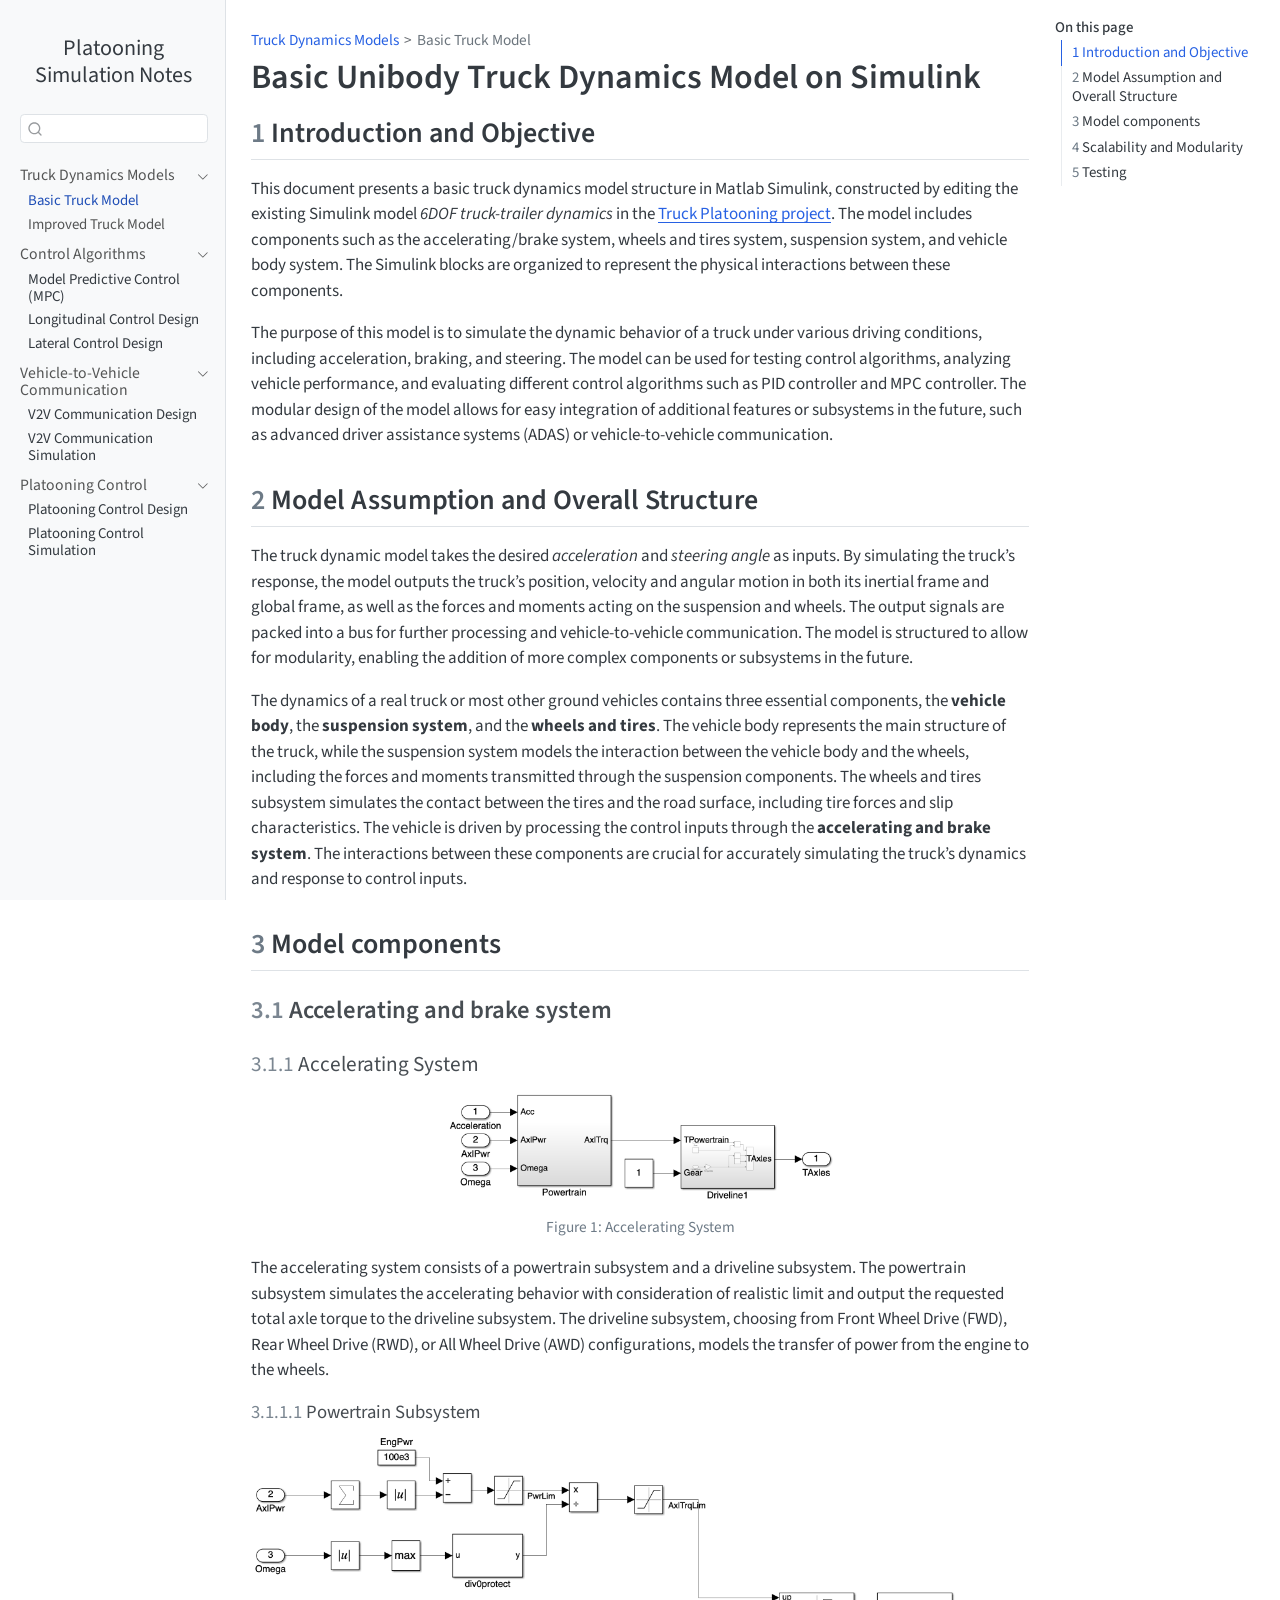
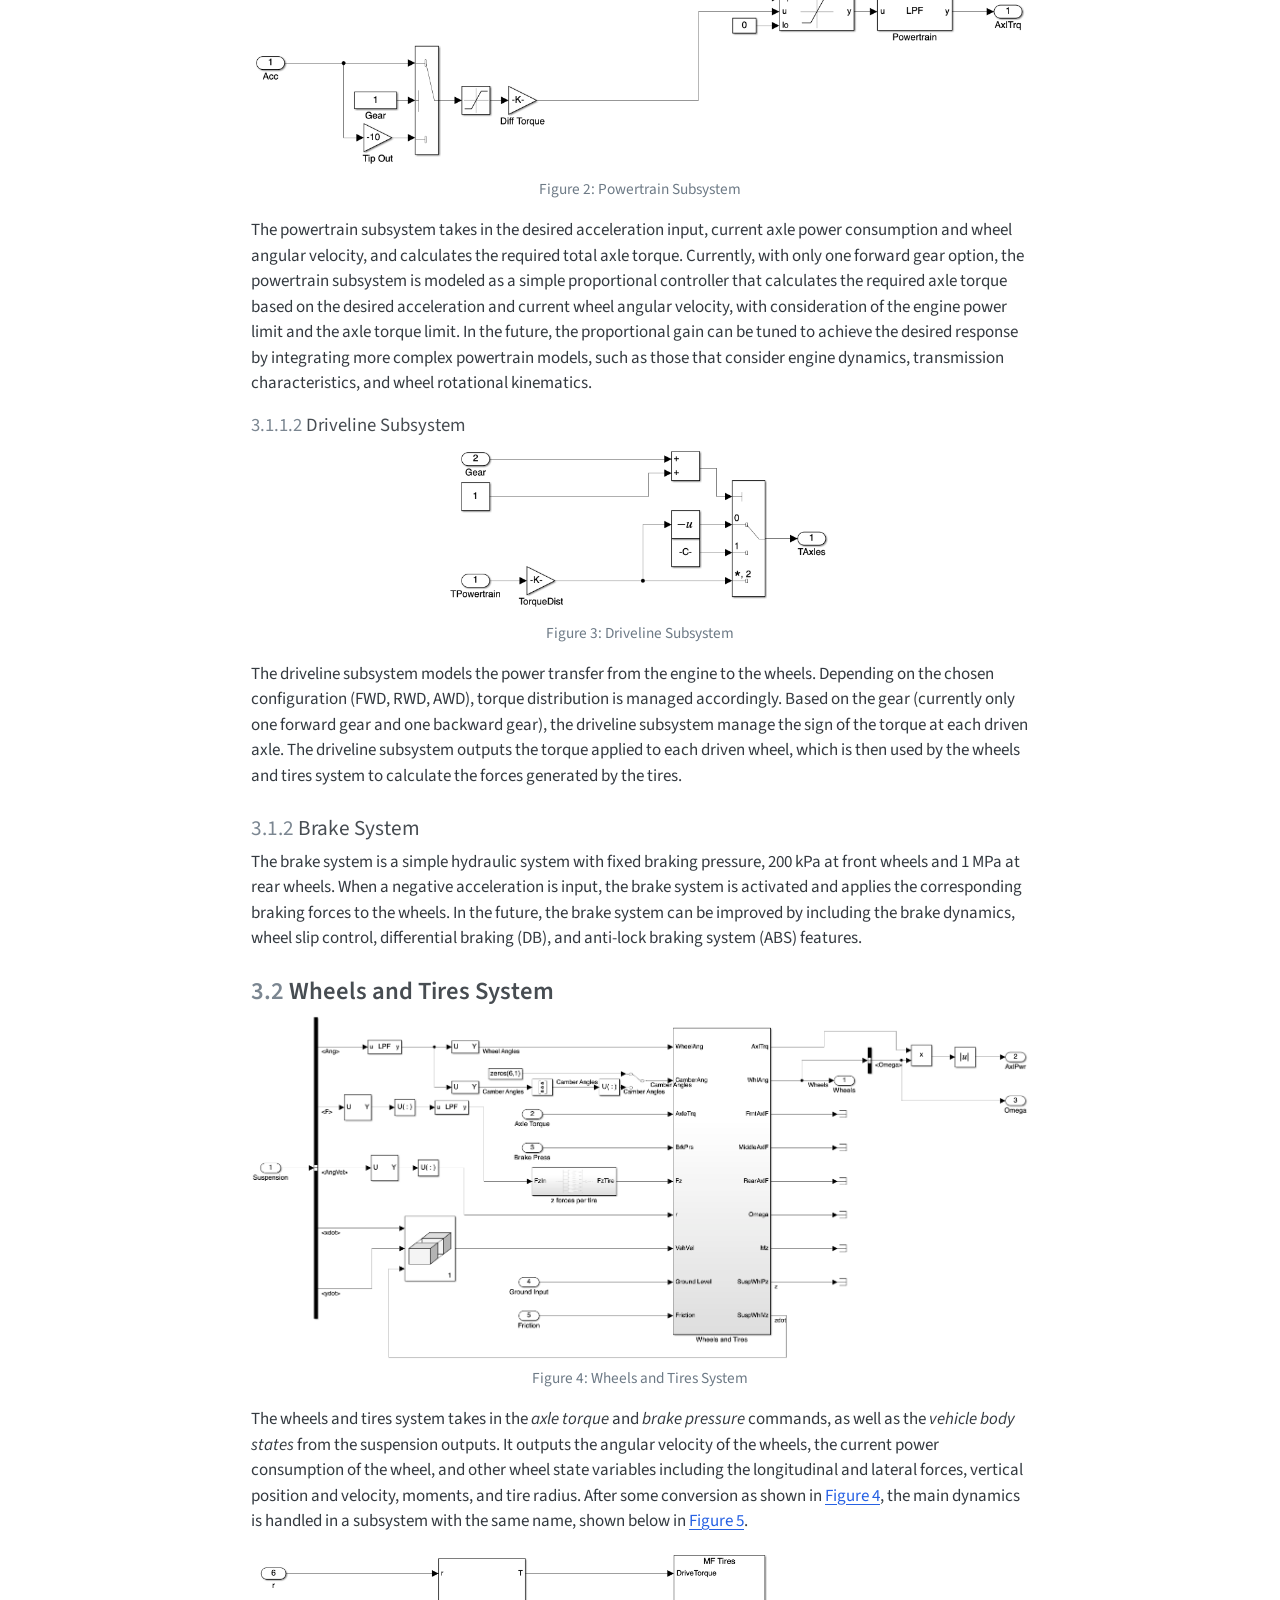
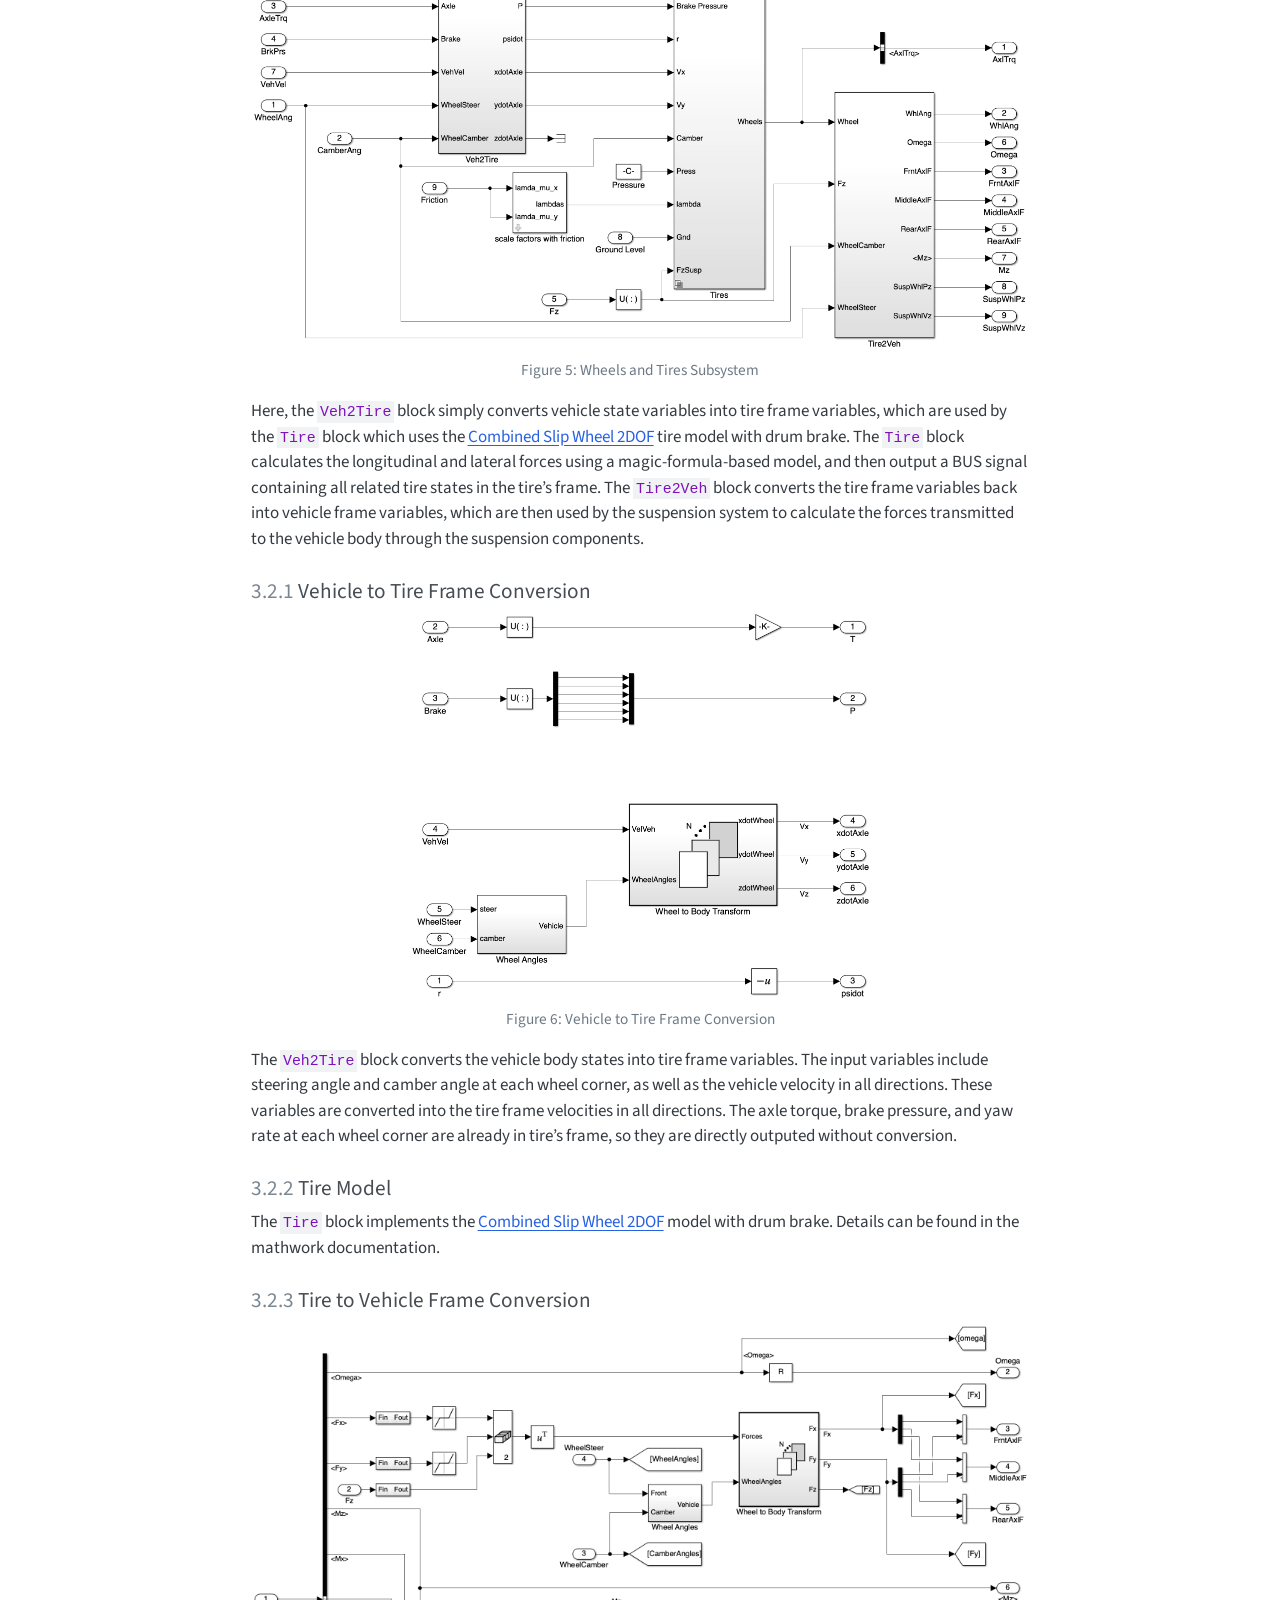
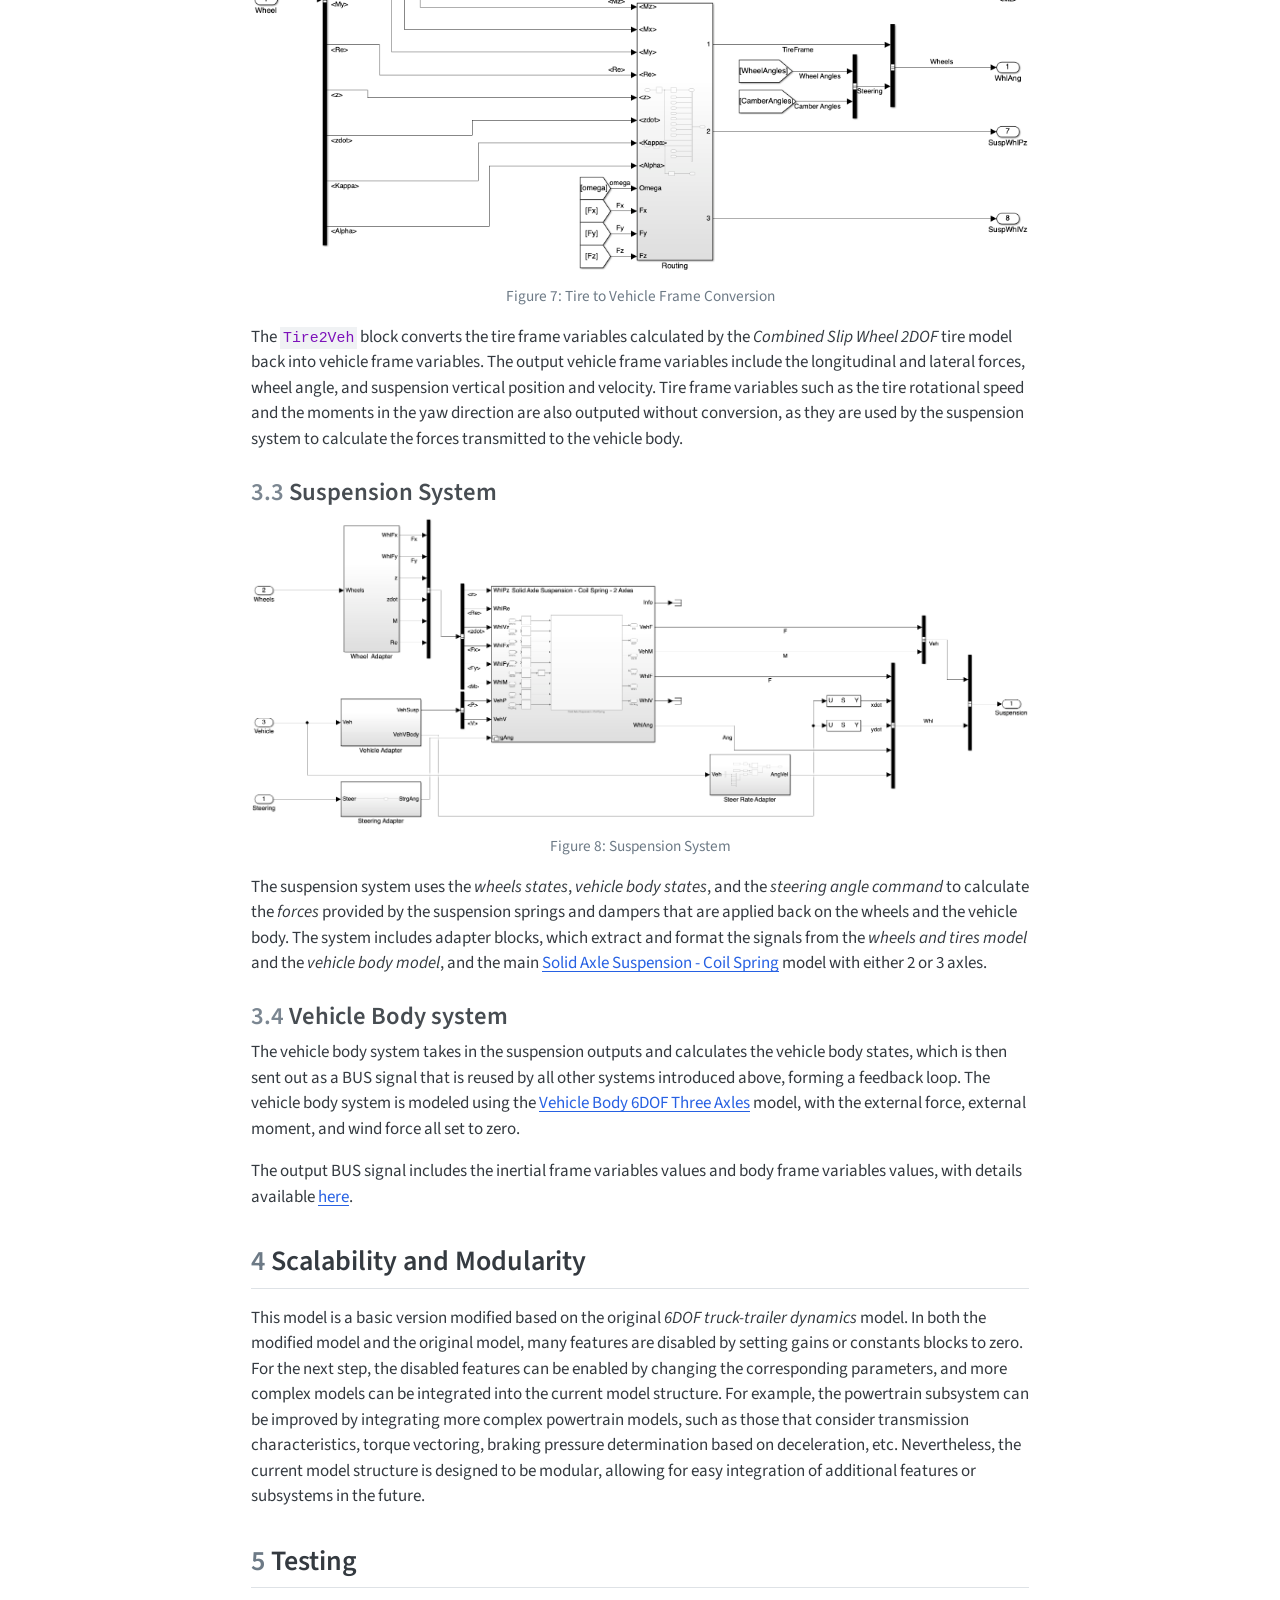
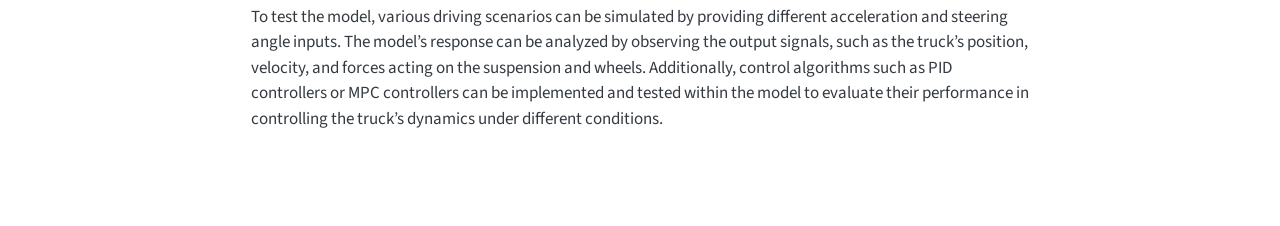
==== commit cb47164c: "basic model mostly finished, except for testing section, which needs a built simulink testing model " ====
--- a/docs/BasicTruckModel.html
+++ b/docs/BasicTruckModel.html
@@ -200,10 +200,10 @@
   <li><a href="#accelerating-and-brake-system" id="toc-accelerating-and-brake-system" class="nav-link" data-scroll-target="#accelerating-and-brake-system"><span class="header-section-number">3.1</span> Accelerating and brake system</a></li>
   <li><a href="#wheels-and-tires-system" id="toc-wheels-and-tires-system" class="nav-link" data-scroll-target="#wheels-and-tires-system"><span class="header-section-number">3.2</span> Wheels and Tires System</a></li>
   <li><a href="#suspension-system" id="toc-suspension-system" class="nav-link" data-scroll-target="#suspension-system"><span class="header-section-number">3.3</span> Suspension System</a></li>
-  <li><a href="#vehicle-body" id="toc-vehicle-body" class="nav-link" data-scroll-target="#vehicle-body"><span class="header-section-number">3.4</span> Vehicle Body</a></li>
+  <li><a href="#vehicle-body-system" id="toc-vehicle-body-system" class="nav-link" data-scroll-target="#vehicle-body-system"><span class="header-section-number">3.4</span> Vehicle Body system</a></li>
   </ul></li>
   <li><a href="#scalability-and-modularity" id="toc-scalability-and-modularity" class="nav-link" data-scroll-target="#scalability-and-modularity"><span class="header-section-number">4</span> Scalability and Modularity</a></li>
-  <li><a href="#conclusion" id="toc-conclusion" class="nav-link" data-scroll-target="#conclusion"><span class="header-section-number">5</span> Conclusion</a></li>
+  <li><a href="#testing" id="toc-testing" class="nav-link" data-scroll-target="#testing"><span class="header-section-number">5</span> Testing</a></li>
   </ul>
 </nav>
     </div>
@@ -359,20 +359,21 @@
 </figcaption>
 </figure>
 </div>
-<p>The suspension system models the connection between the vehicle body and the wheels. It includes components such as the spring and damper blocks, which simulate the vertical motion of the suspension. The suspension geometry block models the kinematic relationships between the suspension components, while the suspension forces block calculates the forces transmitted through the suspension based on the vehicle’s motion and road conditions.</p>
-</section>
-<section id="vehicle-body" class="level3" data-number="3.4">
-<h3 data-number="3.4" class="anchored" data-anchor-id="vehicle-body"><span class="header-section-number">3.4</span> Vehicle Body</h3>
-<p>The vehicle body model simulates the main structure of the truck, including its mass, inertia, and aerodynamic properties. It includes blocks for calculating the vehicle’s position, velocity, and angular motion in both the inertial frame and global frame. The body dynamics block models the translational and rotational motion of the vehicle, while the aerodynamic forces block simulates the effects of air resistance on the truck’s motion.</p>
+<p>The suspension system uses the <em>wheels states</em>, <em>vehicle body states</em>, and the <em>steering angle command</em> to calculate the <em>forces</em> provided by the suspension springs and dampers that are applied back on the wheels and the vehicle body. The system includes adapter blocks, which extract and format the signals from the <em>wheels and tires model</em> and the <em>vehicle body model</em>, and the main <a href="https://www.mathworks.com/help/releases/R2025b/vdynblks/ref/solidaxlesuspensioncoilspring.html">Solid Axle Suspension - Coil Spring</a> model with either 2 or 3 axles.</p>
+</section>
+<section id="vehicle-body-system" class="level3" data-number="3.4">
+<h3 data-number="3.4" class="anchored" data-anchor-id="vehicle-body-system"><span class="header-section-number">3.4</span> Vehicle Body system</h3>
+<p>The vehicle body system takes in the suspension outputs and calculates the vehicle body states, which is then sent out as a BUS signal that is reused by all other systems introduced above, forming a feedback loop. The vehicle body system is modeled using the <a href="https://www.mathworks.com/help/releases/R2025b/vdynblks/ref/vehiclebody6dofthreeaxles.html">Vehicle Body 6DOF Three Axles</a> model, with the external force, external moment, and wind force all set to zero.</p>
+<p>The output BUS signal includes the inertial frame variables values and body frame variables values, with details available <a href="https://www.mathworks.com/help/releases/R2025b/vdynblks/ref/vehiclebody6dofthreeaxles.html#expand_accordion_body_mw_87924266-98e1-499a-a2c3-0ef2321d5d6f_sep_mw_87477e1d-eb6c-4fec-b1e0-a1c3d080db07">here</a>.</p>
 </section>
 </section>
 <section id="scalability-and-modularity" class="level2" data-number="4">
 <h2 data-number="4" class="anchored" data-anchor-id="scalability-and-modularity"><span class="header-section-number">4</span> Scalability and Modularity</h2>
-<p>The model is designed with scalability and modularity in mind, allowing for the addition of more complex components or subsystems in the future. For example, additional features such as advanced driver assistance systems (ADAS), vehicle-to-vehicle communication, or more detailed tire models can be integrated into the existing structure without significant modifications to the core components. This modular approach facilitates the development and testing of new features while maintaining the integrity of the overall model.</p>
-</section>
-<section id="conclusion" class="level2" data-number="5">
-<h2 data-number="5" class="anchored" data-anchor-id="conclusion"><span class="header-section-number">5</span> Conclusion</h2>
-<p>In conclusion, the truck model provides a comprehensive framework for simulating the dynamic behavior of a truck under various driving conditions. Its modular design allows for easy integration of new features and subsystems, making it a valuable tool for testing and evaluating advanced control algorithms and vehicle performance.</p>
+<p>This model is a basic version modified based on the original <em>6DOF truck-trailer dynamics</em> model. In both the modified model and the original model, many features are disabled by setting gains or constants blocks to zero. For the next step, the disabled features can be enabled by changing the corresponding parameters, and more complex models can be integrated into the current model structure. For example, the powertrain subsystem can be improved by integrating more complex powertrain models, such as those that consider transmission characteristics, torque vectoring, braking pressure determination based on deceleration, etc. Nevertheless, the current model structure is designed to be modular, allowing for easy integration of additional features or subsystems in the future.</p>
+</section>
+<section id="testing" class="level2" data-number="5">
+<h2 data-number="5" class="anchored" data-anchor-id="testing"><span class="header-section-number">5</span> Testing</h2>
+<p>To test the model, various driving scenarios can be simulated by providing different acceleration and steering angle inputs. The model’s response can be analyzed by observing the output signals, such as the truck’s position, velocity, and forces acting on the suspension and wheels. Additionally, control algorithms such as PID controllers or MPC controllers can be implemented and tested within the model to evaluate their performance in controlling the truck’s dynamics under different conditions.</p>
 
 
 </section>
